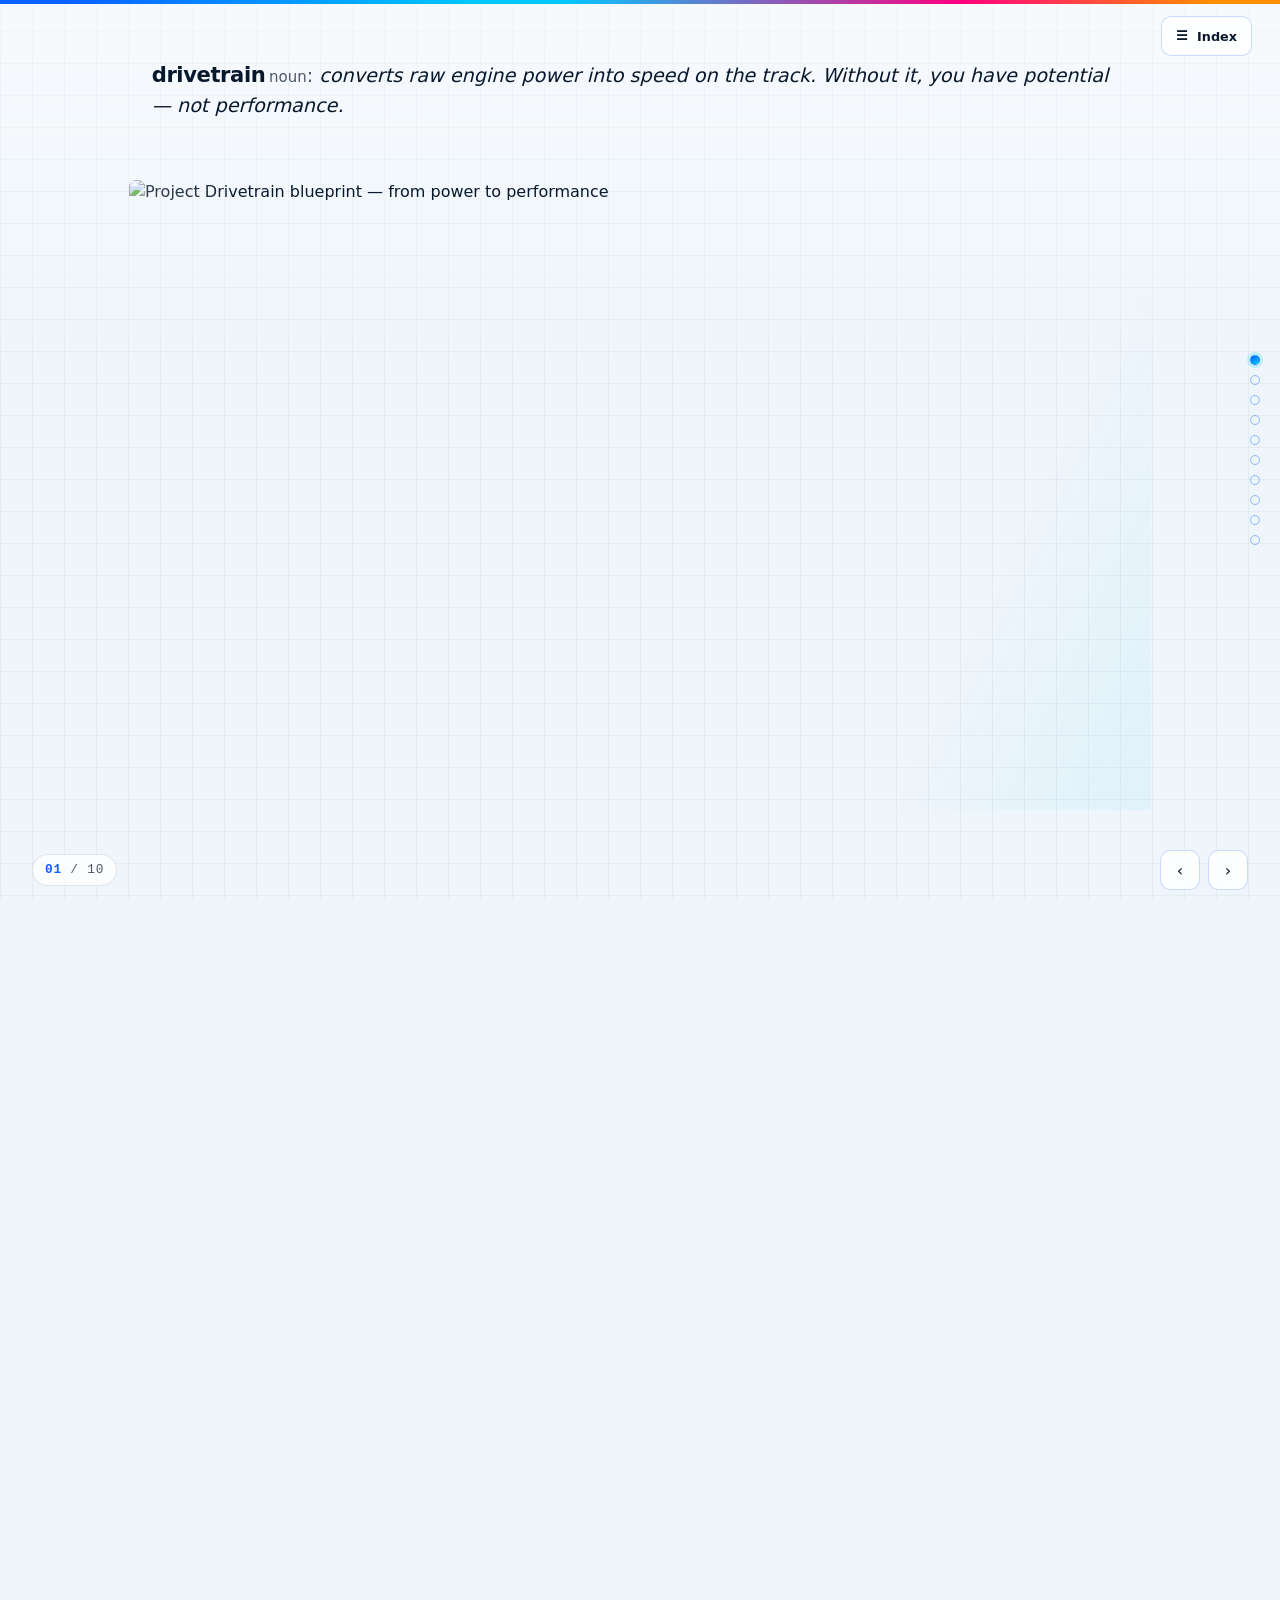
==== index.html @ 0cd0f452 "index upload" ====
<!DOCTYPE html>
<html lang="en">
<head>
  <meta charset="UTF-8" />
  <meta name="viewport" content="width=device-width, initial-scale=1" />
  <title>Project Drivetrain — GC Sales Enablement Demo</title>
  <style>
    /* === CISCO BRAND TOKENS (from Drivetrain brief) === */
    :root {
      --navy: #07182d;
      --teal: #02c8ff;
      --cobalt: #0a60ff;
      --white: #ffffff;
      --magenta: #ff007f;
      --orange: #ff9000;
      --midnight: var(--navy);
      --text: var(--navy);
      --muted: rgba(7, 24, 45, 0.72);
      --line: rgba(7, 24, 45, 0.1);
      --mist: #eef5fb;
      --mist-deep: #e2edf7;
      --grid-line: rgba(7, 24, 45, 0.045);
      --paddock-surface: rgba(255, 255, 255, 0.92);
      --radius: 14px;
      --radius-tight: 10px;
      --font: "Segoe UI", system-ui, -apple-system, BlinkMacSystemFont, "Helvetica Neue", Arial, sans-serif;
      --font-mono: ui-monospace, "Cascadia Code", "SF Mono", Consolas, monospace;

      /* Responsive sizing */
      --title-size: clamp(1.6rem, 4.2vw, 3.1rem);
      --h2-size: clamp(1.2rem, 3vw, 2.1rem);
      --body-size: clamp(0.85rem, 1.4vw, 1.15rem);
      --small-size: clamp(0.68rem, 1vw, 0.9rem);
      --slide-padding: clamp(1.4rem, 4.5vw, 4.5rem);
    }

    * { box-sizing: border-box; }

    /* === VIEWPORT FITTING BASE === */
    html, body { height: 100%; overflow-x: hidden; margin: 0; }
    html { scroll-snap-type: y mandatory; scroll-behavior: smooth; }

    body {
      font-family: var(--font);
      color: var(--text);
      line-height: 1.55;
      background-color: var(--mist);
      background-image:
        linear-gradient(180deg, rgba(255,255,255,0.55) 0%, transparent 42%),
        linear-gradient(90deg, var(--grid-line) 1px, transparent 1px),
        linear-gradient(0deg, var(--grid-line) 1px, transparent 1px);
      background-size: auto, 32px 32px, 32px 32px;
      background-attachment: fixed;
    }

    /* === SLIDE SHELL === */
    .slide {
      width: 100vw;
      height: 100vh;
      height: 100dvh;
      overflow: hidden;
      scroll-snap-align: start;
      display: flex;
      flex-direction: column;
      position: relative;
    }

    /* Brand gradient hairline + checkered flag strip on every slide top */
    .slide::before {
      content: "";
      position: absolute;
      top: 0; left: 0; right: 0;
      height: 4px;
      z-index: 3;
      background: linear-gradient(90deg, #0a60ff 5%, #02c8ff 37%, #02c8ff 44%, #ff007f 75%, #ff9000 95%);
    }

    .slide-content {
      flex: 1;
      display: flex;
      flex-direction: column;
      justify-content: center;
      max-height: 100%;
      overflow: hidden;
      padding: var(--slide-padding);
      max-width: 1180px;
      width: 100%;
      margin: 0 auto;
    }

    /* === SHARED ATOMS === */
    .eyebrow {
      display: inline-flex;
      align-items: center;
      gap: 8px;
      align-self: flex-start;
      font-size: clamp(9px, 1vw, 11px);
      font-weight: 700;
      font-family: var(--font-mono);
      letter-spacing: 0.18em;
      text-transform: uppercase;
      color: var(--cobalt);
      margin-bottom: 16px;
      padding: 6px 12px;
      border-radius: 4px;
      background: rgba(2, 200, 255, 0.12);
      border: 1px solid rgba(10, 96, 255, 0.18);
    }

    .accent-bar {
      width: 72px;
      height: 4px;
      border-radius: 999px;
      background: linear-gradient(90deg, var(--cobalt), var(--teal));
      margin: 18px 0 22px;
    }

    h1.slide-title {
      font-size: var(--title-size);
      font-weight: 800;
      letter-spacing: -0.02em;
      margin: 0;
      color: var(--midnight);
      line-height: 1.08;
    }
    h1.slide-title strong { color: var(--cobalt); }

    h2.slide-title {
      font-size: var(--h2-size);
      font-weight: 800;
      letter-spacing: -0.02em;
      margin: 0;
      color: var(--midnight);
      line-height: 1.12;
    }

    .lede {
      font-size: var(--body-size);
      color: var(--muted);
      margin: 0;
      max-width: 68ch;
    }
    .lede strong { color: var(--cobalt); font-weight: 700; }

    /* === MEDIA PLACEHOLDER (snapshot / video) === */
    .media-slot {
      flex: 1;
      min-height: 0;
      margin-top: clamp(14px, 2.4vh, 28px);
      border: 2px dashed rgba(10, 96, 255, 0.3);
      border-radius: var(--radius);
      background:
        repeating-linear-gradient(-45deg, rgba(10,96,255,0.03) 0 12px, transparent 12px 24px),
        linear-gradient(165deg, var(--white) 0%, var(--mist) 100%);
      display: flex;
      flex-direction: column;
      align-items: center;
      justify-content: center;
      gap: 8px;
      color: var(--muted);
      text-align: center;
    }
    .media-slot .media-icon {
      width: clamp(38px, 5vw, 54px);
      height: clamp(38px, 5vw, 54px);
      border-radius: 12px;
      display: flex;
      align-items: center;
      justify-content: center;
      background: linear-gradient(145deg, var(--cobalt), var(--teal));
      color: var(--white);
      font-size: clamp(18px, 2.4vw, 26px);
      box-shadow: 0 8px 22px rgba(10,96,255,0.22);
    }
    .media-slot .media-label {
      font-family: var(--font-mono);
      font-size: var(--small-size);
      letter-spacing: 0.14em;
      text-transform: uppercase;
      color: var(--cobalt);
    }
    .media-slot .media-hint {
      font-size: var(--small-size);
      color: var(--muted);
    }

    /* === INTRO SLIDE === */
    .intro .slide-content { justify-content: center; }
    .dict {
      font-style: italic;
      color: var(--text);
      font-size: clamp(0.95rem, 1.5vw, 1.2rem);
      max-width: 74ch;
      margin: 6px 0 0;
      line-height: 1.6;
    }
    .dict .dict-word {
      font-style: normal;
      font-weight: 800;
      font-size: 1.1em;
      letter-spacing: -0.02em;
      color: var(--navy);
    }
    .dict .dict-pos { font-style: normal; font-size: 0.78em; color: var(--muted); margin-left: 0.25em; }
    .dict .dict-colon { font-style: normal; color: var(--muted); }
    .intro .lede { margin-top: 18px; max-width: 80ch; color: var(--text); }

    /* Chip / pill grid for feature overview */
    .chip-row {
      display: flex;
      flex-wrap: wrap;
      gap: 10px;
      margin-top: clamp(14px, 2.4vh, 24px);
    }
    .chip {
      font-size: var(--small-size);
      font-weight: 600;
      color: var(--navy);
      background: linear-gradient(165deg, var(--white) 0%, var(--mist) 100%);
      border: 1px solid rgba(10, 96, 255, 0.16);
      border-left: 3px solid var(--teal);
      border-radius: var(--radius-tight);
      padding: 8px 14px;
      white-space: nowrap;
    }
    .chip code {
      font-family: var(--font-mono);
      color: var(--cobalt);
      font-size: 0.92em;
    }

    /* Grouped meeting-type chips (internal / external) */
    .mtg-group { margin-top: clamp(12px, 2.2vh, 20px); }
    .mtg-label {
      font-family: var(--font-mono);
      font-size: 10px;
      letter-spacing: 0.14em;
      text-transform: uppercase;
      color: var(--cobalt);
    }

    /* Key-point callout */
    .keypoint {
      margin-top: clamp(12px, 2vh, 20px);
      padding: 14px 18px;
      border-radius: var(--radius-tight);
      background: rgba(2, 200, 255, 0.08);
      border: 1px solid rgba(10, 96, 255, 0.18);
      font-size: var(--body-size);
      color: var(--text);
    }
    .keypoint b { color: var(--cobalt); }
    .keypoint .kp-tag {
      display: inline-block;
      font-family: var(--font-mono);
      font-size: 9px;
      letter-spacing: 0.14em;
      text-transform: uppercase;
      color: var(--cobalt);
      margin-right: 8px;
    }

    /* Two-column: text left, media right */
    .split {
      display: grid;
      grid-template-columns: minmax(0, 0.92fr) minmax(0, 1.08fr);
      gap: clamp(18px, 3vw, 40px);
      flex: 1;
      min-height: 0;
      align-items: stretch;
      margin-top: clamp(14px, 2.4vh, 26px);
    }
    .split .col-text {
      display: flex;
      flex-direction: column;
      justify-content: center;
      min-height: 0;
    }
    .split .col-media { display: flex; min-height: 0; }
    .split .col-media .media-slot { margin-top: 0; width: 100%; }

    /* Embedded demo video fills the media column */
    .slide-video {
      width: 100%;
      height: 100%;
      max-height: 100%;
      border-radius: var(--radius);
      border: 1px solid rgba(10, 96, 255, 0.18);
      background: #000;
      object-fit: contain;
      box-shadow: 0 12px 40px rgba(7, 24, 45, 0.14);
    }

    /* Size the frame to the video's native ratio — no letterbox / black bars.
       aspect-ratio is set inline per video. */
    .slide-video.fit-native {
      width: auto;
      height: auto;
      max-width: 100%;
      max-height: 100%;
      margin: auto;            /* center within the media column */
      background: transparent;
    }

    /* Screenshot framed like a video, sized to its native ratio (aspect set inline) */
    .slide-shot {
      display: block;
      width: auto;
      height: auto;
      max-width: 100%;
      max-height: 100%;
      margin: auto;
      object-fit: contain;
      border-radius: var(--radius);
      border: 1px solid rgba(10, 96, 255, 0.18);
      box-shadow: 0 12px 40px rgba(7, 24, 45, 0.14);
      background: var(--white);
    }

    /* === MEDIA FLOW: need → AI assist → result (competitive slide) === */
    .flow {
      display: flex;
      flex-direction: column;
      align-items: center;
      justify-content: center;
      gap: clamp(2px, 0.8vh, 8px);
      width: 100%;
      max-width: min(100%, 58vh);   /* all media share this width */
      height: 100%;
      min-height: 0;
      margin: 0 auto;
    }
    .flow-media {
      display: block;
      width: 100%;                  /* aligned widths */
      height: auto;
      object-fit: contain;
      border-radius: 8px;
      border: 1px solid rgba(10, 96, 255, 0.18);
      box-shadow: 0 6px 20px rgba(7, 24, 45, 0.12);
      background: var(--white);
    }
    .flow-arrow-svg {
      width: clamp(30px, 4vh, 42px);
      height: clamp(24px, 4vh, 44px);
      flex: none;
      overflow: visible;
    }

    /* === "ACT NOW" callout — calm brand-blue cue === */
    .act-now {
      margin-top: clamp(14px, 2.4vh, 22px);
      display: flex;
      align-items: center;
      gap: 13px;
      padding: 12px 16px;
      border-radius: var(--radius-tight);
      background: linear-gradient(100deg, rgba(2, 200, 255, 0.1), rgba(10, 96, 255, 0.07));
      border: 1px solid rgba(10, 96, 255, 0.24);
      border-left: 4px solid var(--cobalt);
    }
    .act-badge {
      font-family: var(--font-mono);
      font-weight: 700;
      font-size: var(--small-size);
      letter-spacing: 0.12em;
      text-transform: uppercase;
      color: #fff;
      padding: 6px 13px;
      border-radius: 6px;
      white-space: nowrap;
      background: linear-gradient(120deg, var(--cobalt), var(--teal));
      box-shadow: 0 6px 16px rgba(10, 96, 255, 0.22);
    }
    .act-text { font-size: var(--body-size); font-weight: 600; color: var(--navy); }

    /* === RECAP SLIDE === */
    .recap-grid {
      display: grid;
      grid-template-columns: minmax(0, 0.95fr) minmax(0, 1.05fr);
      gap: clamp(18px, 3vw, 40px);
      margin-top: clamp(14px, 2.4vh, 26px);
      align-items: start;
    }
    .recap-col { min-width: 0; }
    .recap-tip {
      margin: clamp(12px, 2vh, 18px) 0 0;
      font-size: var(--small-size);
      color: var(--muted);
    }
    .tip-tag {
      font-family: var(--font-mono);
      font-size: 9px;
      letter-spacing: 0.14em;
      text-transform: uppercase;
      color: var(--orange);
      margin-right: 8px;
      border: 1px solid rgba(255, 144, 0, 0.4);
      border-radius: 4px;
      padding: 2px 6px;
    }
    /* "Live now" banner — brand blue, positive availability cue */
    .live-now {
      margin-top: clamp(16px, 2.6vh, 26px);
      display: flex;
      align-items: center;
      gap: 13px;
      padding: 14px 18px;
      border-radius: var(--radius-tight);
      background: linear-gradient(100deg, rgba(2, 200, 255, 0.1), rgba(10, 96, 255, 0.08));
      border: 1px solid rgba(10, 96, 255, 0.28);
      border-left: 4px solid var(--teal);
    }
    .live-badge {
      font-family: var(--font-mono);
      font-weight: 700;
      font-size: var(--small-size);
      letter-spacing: 0.12em;
      text-transform: uppercase;
      color: #fff;
      padding: 6px 13px;
      border-radius: 6px;
      white-space: nowrap;
      background: linear-gradient(120deg, var(--cobalt), var(--teal));
      box-shadow: 0 6px 16px rgba(10, 96, 255, 0.28);
    }
    .live-text { font-size: var(--body-size); font-weight: 600; color: var(--navy); }

    /* Data-accuracy caution on the recap — mild amber, not alarming */
    .verify-note {
      margin-top: clamp(12px, 2.2vh, 20px);
      display: flex;
      align-items: center;
      gap: 13px;
      padding: 12px 16px;
      border-radius: var(--radius-tight);
      background: rgba(255, 144, 0, 0.07);
      border: 1px solid rgba(255, 144, 0, 0.3);
      border-left: 4px solid var(--orange);
    }
    .verify-tag {
      font-family: var(--font-mono);
      font-weight: 700;
      font-size: var(--small-size);
      letter-spacing: 0.12em;
      text-transform: uppercase;
      color: #fff;
      padding: 6px 13px;
      border-radius: 6px;
      white-space: nowrap;
      background: linear-gradient(120deg, var(--orange), #ffb14d);
      box-shadow: 0 6px 16px rgba(255, 144, 0, 0.22);
    }
    .verify-text { font-size: var(--body-size); font-weight: 500; color: var(--navy); }
    .verify-text strong { font-weight: 700; }

    /* Step bullet list */
    .steplist { list-style: none; margin: 14px 0 0; padding: 0; display: flex; flex-direction: column; gap: 10px; }
    .steplist li {
      position: relative;
      padding-left: 30px;
      font-size: var(--body-size);
      color: var(--text);
    }
    .steplist li::before {
      content: "";
      position: absolute;
      left: 0; top: 0.42em;
      width: 14px; height: 14px;
      border-radius: 4px;
      border: 2px solid var(--cobalt);
      background: linear-gradient(135deg, rgba(2,200,255,0.25), rgba(10,96,255,0.18));
    }
    .steplist li code { font-family: var(--font-mono); color: var(--cobalt); font-size: 0.92em; }

    .cmd-tag {
      display: inline-block;
      font-family: var(--font-mono);
      font-size: var(--small-size);
      color: var(--cobalt);
      background: rgba(2,200,255,0.1);
      border: 1px solid rgba(10,96,255,0.2);
      border-radius: 6px;
      padding: 3px 9px;
      margin-top: 12px;
    }

    /* === NAV DOTS (right rail) === */
    .nav-dots {
      position: fixed;
      right: clamp(12px, 1.6vw, 22px);
      top: 50%;
      transform: translateY(-50%);
      z-index: 40;
      display: flex;
      flex-direction: column;
      gap: 10px;
    }
    .nav-dots button {
      width: 10px; height: 10px;
      border-radius: 50%;
      border: 1.5px solid rgba(10, 96, 255, 0.4);
      background: transparent;
      cursor: pointer;
      padding: 0;
      transition: all 0.2s ease;
    }
    .nav-dots button:hover { border-color: var(--cobalt); transform: scale(1.25); }
    .nav-dots button.active {
      background: linear-gradient(145deg, var(--cobalt), var(--teal));
      border-color: transparent;
      box-shadow: 0 0 0 3px rgba(2,200,255,0.18);
    }

    /* === BOTTOM BAR: counter + arrows === */
    .chrome-bar {
      position: fixed;
      left: 0; right: 0; bottom: 0;
      z-index: 40;
      display: flex;
      align-items: center;
      justify-content: space-between;
      padding: 10px clamp(14px, 3vw, 32px);
      pointer-events: none;
    }
    .chrome-bar > * { pointer-events: auto; }
    .counter {
      font-family: var(--font-mono);
      font-size: var(--small-size);
      color: var(--muted);
      background: rgba(255,255,255,0.8);
      border: 1px solid var(--line);
      border-radius: 999px;
      padding: 5px 12px;
      letter-spacing: 0.06em;
    }
    .counter b { color: var(--cobalt); }
    .arrows { display: flex; gap: 8px; }
    .arrows button, .menu-btn {
      font-family: var(--font);
      cursor: pointer;
      border: 1px solid rgba(10, 96, 255, 0.22);
      background: rgba(255,255,255,0.85);
      color: var(--navy);
      width: 40px; height: 40px;
      border-radius: 10px;
      font-size: 1rem;
      display: flex; align-items: center; justify-content: center;
      transition: all 0.15s ease;
    }
    .arrows button:hover, .menu-btn:hover {
      border-color: var(--cobalt);
      background: rgba(2,200,255,0.1);
      transform: translateY(-1px);
    }
    .menu-btn { position: fixed; top: 16px; right: clamp(14px, 3vw, 28px); z-index: 45; width: auto; padding: 0 14px; gap: 8px; font-size: var(--small-size); font-weight: 600; }
    .menu-btn .mb-mark { font-family: var(--font-mono); font-weight: 700; letter-spacing: 0.1em; }

    /* Brand wordmark bottom-left of every slide */
    .brandmark {
      position: absolute;
      left: var(--slide-padding);
      bottom: clamp(12px, 2.2vh, 22px);
      font-family: var(--font-mono);
      font-size: 10px;
      letter-spacing: 0.16em;
      text-transform: uppercase;
      color: var(--muted);
      z-index: 2;
    }
    .brandmark b { color: var(--cobalt); }

    /* === INDEX OVERLAY === */
    .index-overlay {
      position: fixed;
      inset: 0;
      z-index: 60;
      background: linear-gradient(180deg, rgba(7,24,45,0.97), rgba(7,24,45,0.99));
      color: var(--white);
      padding: clamp(2rem, 5vw, 4rem);
      display: none;
      flex-direction: column;
      overflow-y: auto;
    }
    .index-overlay.open { display: flex; }
    .index-overlay h2 {
      font-size: clamp(1.1rem, 2.5vw, 1.7rem);
      margin: 0 0 4px;
      letter-spacing: -0.01em;
    }
    .index-overlay .idx-sub { font-size: var(--small-size); color: rgba(255,255,255,0.6); font-family: var(--font-mono); letter-spacing: 0.1em; text-transform: uppercase; margin: 0 0 24px; }
    .index-grid {
      display: grid;
      grid-template-columns: repeat(auto-fill, minmax(240px, 1fr));
      gap: 12px;
    }
    .idx-item {
      text-align: left;
      cursor: pointer;
      background: rgba(255,255,255,0.05);
      border: 1px solid rgba(2,200,255,0.2);
      border-left: 3px solid var(--teal);
      border-radius: var(--radius-tight);
      color: var(--white);
      padding: 14px 16px;
      font-family: var(--font);
      transition: all 0.15s ease;
    }
    .idx-item:hover { background: rgba(2,200,255,0.12); border-left-color: var(--magenta); transform: translateX(3px); }
    .idx-item .idx-num { font-family: var(--font-mono); font-size: 10px; color: var(--teal); letter-spacing: 0.14em; }
    .idx-item .idx-title { display: block; margin-top: 4px; font-size: 0.95rem; font-weight: 600; }
    .idx-close {
      position: absolute;
      top: clamp(1.4rem, 4vw, 2.4rem);
      right: clamp(1.4rem, 4vw, 2.4rem);
      background: transparent;
      border: 1px solid rgba(255,255,255,0.3);
      color: var(--white);
      width: 40px; height: 40px;
      border-radius: 10px;
      font-size: 1.2rem;
      cursor: pointer;
    }
    .idx-close:hover { background: rgba(255,255,255,0.1); }

    /* === MOTION === */
    .slide.is-active .reveal { animation: rise 0.6s cubic-bezier(0.2, 0.7, 0.2, 1) both; }
    .slide.is-active .reveal:nth-child(2) { animation-delay: 0.06s; }
    .slide.is-active .reveal:nth-child(3) { animation-delay: 0.12s; }
    .slide.is-active .reveal:nth-child(4) { animation-delay: 0.18s; }
    .slide.is-active .reveal:nth-child(5) { animation-delay: 0.24s; }
    .slide.is-active .reveal:nth-child(6) { animation-delay: 0.30s; }
    @keyframes rise { from { opacity: 0; transform: translateY(16px); } to { opacity: 1; transform: none; } }

    /* === SLIDE 2: BLUEPRINT HERO (contained, on grid paper) === */
    .hero-blueprint .slide-content { justify-content: center; padding-top: var(--slide-padding); }
    .hero-blueprint .dict { margin: 0 auto 4px; max-width: 80ch; }

    .hero-blueprint .bp-stage {
      position: relative;
      flex: 1;
      min-height: 0;
      width: 100%;
      margin-top: clamp(12px, 2.4vh, 24px);
      display: flex;
      align-items: center;
      justify-content: center;
      perspective: 1600px;
    }
    .hero-blueprint .bp-flip {
      position: relative;
      aspect-ratio: 1672 / 941;
      height: min(70vh, 100%);
      max-width: 96%;
      margin: auto;
      transform-origin: left center;
      backface-visibility: hidden;
    }
    /* Page-flip entrance, replays each time the slide is entered */
    .hero-blueprint.is-active .bp-flip { animation: bpFlipIn 1s cubic-bezier(0.2, 0.7, 0.2, 1) both; }
    @keyframes bpFlipIn {
      0%   { transform: rotateY(-102deg); opacity: 0; }
      55%  { opacity: 1; }
      100% { transform: rotateY(0deg); opacity: 1; }
    }
    .hero-blueprint .bp-img {
      width: 100%;
      height: 100%;
      max-height: none;             /* override base img cap */
      object-fit: contain;          /* show the whole subject */
      display: block;
      border-radius: 6px;
      /* soft-faded edges blending into the grid-paper background */
      -webkit-mask-image: radial-gradient(ellipse 97% 95% at 50% 50%, #000 64%, transparent 100%);
      mask-image: radial-gradient(ellipse 97% 95% at 50% 50%, #000 64%, transparent 100%);
      /* slow sway + forward push (speed) and faint flicker */
      animation: bpDrift 10s ease-in-out infinite, bpFlicker 3.8s ease-in-out infinite;
    }
    @keyframes bpDrift {
      0%   { transform: scale(1.015) translate(0, 0) rotate(0deg); }
      50%  { transform: scale(1.035) translate(-0.7%, 0.3%) rotate(-0.18deg); }
      100% { transform: scale(1.015) translate(0, 0) rotate(0deg); }
    }
    @keyframes bpFlicker {
      0%, 100% { filter: brightness(1) contrast(1); }
      50%      { filter: brightness(1.05) contrast(1.04); }
    }
    /* Diagonal light sweep — the "shimmer / glint" of speed */
    .hero-blueprint .bp-shimmer {
      position: absolute;
      inset: 0;
      pointer-events: none;
      mix-blend-mode: screen;
      background: linear-gradient(115deg, transparent 32%, rgba(2,200,255,0.1) 46%, rgba(255,255,255,0.22) 50%, rgba(2,200,255,0.1) 54%, transparent 68%);
      background-size: 250% 250%;
      animation: bpSweep 6.5s ease-in-out infinite;
    }
    @keyframes bpSweep {
      0%   { background-position: 130% 0; opacity: 0; }
      18%  { opacity: 1; }
      55%  { background-position: -30% 0; opacity: 0.9; }
      72%  { opacity: 0; }
      100% { background-position: -30% 0; opacity: 0; }
    }

    @media (max-width: 820px) {
      .split { grid-template-columns: 1fr; }
      .nav-dots { display: none; }
    }
    @media (prefers-reduced-motion: reduce) {
      *, *::before, *::after { animation-duration: 0.01ms !important; transition-duration: 0.2s !important; }
      html { scroll-behavior: auto; }
    }
  </style>
</head>
<body>
  <!-- ============ SLIDE 1 — BLUEPRINT COVER ============ -->
  <section class="slide hero-blueprint" data-title="Drivetrain — Blueprint">
    <div class="slide-content">
      <p class="dict reveal">
        <span class="dict-word">drivetrain</span><span class="dict-pos">noun</span><span class="dict-colon">:</span>
        converts raw engine power into speed on the track. Without it, you have potential — not performance.
      </p>
      <div class="bp-stage reveal">
        <div class="bp-flip">
          <img class="bp-img" src="Assets/00.%20DriveTrain.png"
               alt="Project Drivetrain blueprint — from power to performance" />
          <div class="bp-shimmer" aria-hidden="true"></div>
        </div>
      </div>
    </div>
  </section>

  <!-- ============ SLIDE 2 — INTRO (was cover) ============ -->
  <section class="slide intro" data-title="Welcome — What is Drivetrain">
    <div class="slide-content">
      <span class="eyebrow reveal">GC Sales Enablement Demo · Sullivan Xiaochuan Zhang</span>
      <h1 class="slide-title reveal">Project <strong>Drivetrain</strong></h1>
      <div class="accent-bar reveal"></div>
      <p class="dict reveal">
        <span class="dict-word">drivetrain</span><span class="dict-pos">noun</span><span class="dict-colon">:</span>
        converts raw engine power into speed on the track. Without it, you have potential — not performance.
      </p>
      <p class="lede reveal">
        Project <strong>Drivetrain</strong> is the next evolution of the <strong>AI Assistant for Sales</strong> — a next-gen web
        experience that connects and coordinates what sellers already have: personalized routines, custom skills, and prompt
        shortcuts working in sync, tuned to the seller behind the wheel.
      </p>
      <div class="chip-row reveal">
        <span class="chip">Data Dictionary</span>
        <span class="chip"><code>/commands</code></span>
        <span class="chip">Skills</span>
        <span class="chip">Routines</span>
        <span class="chip">Community Marketplace</span>
        <span class="chip">AI Studio</span>
      </div>
    </div>
    <div class="brandmark">Cisco Internal · Project <b>Drivetrain</b></div>
  </section>

  <!-- ============ SLIDE 3 — FEATURE OVERVIEW ============ -->
  <section class="slide" data-title="Overview of Drivetrain Features">
    <div class="slide-content">
      <span class="eyebrow reveal">Demo · 01</span>
      <h2 class="slide-title reveal">Overview of Drivetrain Features</h2>
      <div class="accent-bar reveal"></div>
      <div class="split">
        <div class="col-text reveal">
          <div class="chip-row" style="margin-top:0;">
            <span class="chip">Data Dictionary</span>
            <span class="chip"><code>/commands</code></span>
            <span class="chip">Skills</span>
            <span class="chip">Community</span>
            <span class="chip">User Profile</span>
            <span class="chip">Webex Integration</span>
          </div>
          <div class="keypoint">
            <span class="kp-tag">Key point</span>
            The <b>AI Assistant for Sales</b> has <b>internal data access</b> — it reasons over Cisco sales data, not a generic web model.
          </div>
        </div>
        <div class="col-media reveal">
          <video class="slide-video fit-native" preload="metadata" controls playsinline
                 style="aspect-ratio: 936 / 764;"
                 src="Assets/01.%20Data%20Dictionary%20.mov"></video>
        </div>
      </div>
    </div>
    <div class="brandmark">Project <b>Drivetrain</b> · GC Sales Enablement Demo</div>
  </section>

  <!-- ============ SLIDE 4 — MEETING PREPARATION ============ -->
  <section class="slide" data-title="Meeting Preparation">
    <div class="slide-content">
      <span class="eyebrow reveal">Demo · 02</span>
      <h2 class="slide-title reveal">Meeting Preparation</h2>
      <div class="accent-bar reveal"></div>
      <div class="split">
        <div class="col-text reveal">
          <p class="lede">Prep any meeting end-to-end — pull just the data you need, or assemble a full, multi-part briefing.
            Export it as text, a document, Word, or PPT. Works for <strong>internal and external</strong> meetings alike.</p>
          <div class="mtg-group">
            <span class="mtg-label">Internal</span>
            <div class="chip-row" style="margin-top:8px;">
              <span class="chip">Commit Call</span>
              <span class="chip">OMF</span>
              <span class="chip">ITP</span>
              <span class="chip">IAP</span>
            </div>
          </div>
          <div class="mtg-group">
            <span class="mtg-label">External</span>
            <div class="chip-row" style="margin-top:8px;">
              <span class="chip">Customer Visit</span>
              <span class="chip">Executive Meeting</span>
              <span class="chip">QBR</span>
            </div>
          </div>
        </div>
        <div class="col-media reveal">
          <video class="slide-video fit-native" preload="metadata" controls playsinline
                 style="aspect-ratio: 1248 / 1286;"
                 src="Assets/02.%20Account-Briefing%20FAW.mov"></video>
        </div>
      </div>
    </div>
    <div class="brandmark">Project <b>Drivetrain</b> · GC Sales Enablement Demo</div>
  </section>

  <!-- ============ SLIDE 4 — ACCOUNT PLANNING ============ -->
  <section class="slide" data-title="Account Planning &amp; Custom Commands">
    <div class="slide-content">
      <span class="eyebrow reveal">Demo · 03</span>
      <h2 class="slide-title reveal">Account Planning &amp; Custom Commands</h2>
      <div class="accent-bar reveal"></div>
      <div class="split">
        <div class="col-text reveal">
          <div class="mtg-group" style="margin-top:0;">
            <span class="mtg-label">Account Analysis &amp; Planning</span>
            <p class="lede" style="margin-top:6px;">Analyze and plan for a new account by fusing internal and external signals into one comprehensive view — delivered as a polished, highly readable <strong>HTML report</strong>.</p>
          </div>
          <div class="mtg-group" style="border-top:1px dashed var(--line); padding-top:14px;">
            <span class="mtg-label">Skills &amp; Commands</span>
            <p class="lede" style="margin-top:6px;">Turn proven workflows into reusable <strong>Skills</strong> and <strong>Commands</strong> — with the assistant guiding you to build your own, tailored to how you sell.</p>
          </div>
        </div>
        <div class="col-media reveal">
          <video class="slide-video fit-native" preload="metadata" controls playsinline
                 style="aspect-ratio: 1816 / 1462;"
                 src="Assets/03.%20Account%20Planning.mov"></video>
        </div>
      </div>
    </div>
    <div class="brandmark">Project <b>Drivetrain</b> · GC Sales Enablement Demo</div>
  </section>

  <!-- ============ SLIDE — ROUTINES & SCHEDULES (merged with TAC) ============ -->
  <section class="slide" data-title="Routines &amp; Schedules">
    <div class="slide-content">
      <span class="eyebrow reveal">Demo · 04</span>
      <h2 class="slide-title reveal">Routines &amp; Schedules</h2>
      <div class="accent-bar reveal"></div>
      <div class="split">
        <div class="col-text reveal">
          <p class="lede">Subscribe to routines — scheduled, recurring briefs that run in the background and land in your
            workspace on a set cadence. Monitoring shifts from "remember to ask" to "already waiting." Two common plays:</p>
          <div class="mtg-group">
            <span class="mtg-label">News Digest</span>
            <p class="lede" style="margin-top:6px;">Automated briefings tuned to your territory and accounts, delivered on schedule.</p>
            <div class="chip-row" style="margin-top:8px;">
              <span class="chip">Daily News</span>
              <span class="chip">Customer News</span>
              <span class="chip">Industry News</span>
            </div>
          </div>
          <div class="mtg-group" style="border-top:1px dashed var(--line); padding-top:14px;">
            <span class="mtg-label">TAC Case Summary</span>
            <p class="lede" style="margin-top:6px;">A recurring roll-up of open support cases — status, severity, duration, and
              blockers — generated as a clean HTML report with links back to each case note.</p>
          </div>
        </div>
        <div class="col-media reveal">
          <img class="slide-shot" style="aspect-ratio: 2044 / 1114;"
               src="Assets/04.%20Routine%20%26%20Schedules.png"
               alt="Edit Routine — scheduled FAW cases follow-up" />
        </div>
      </div>
    </div>
    <div class="brandmark">Project <b>Drivetrain</b> · GC Sales Enablement Demo</div>
  </section>

  <!-- ============ SLIDE — WEBEX SPACE SUMMARY (Demo 05) ============ -->
  <section class="slide" data-title="Webex Space Summary / Routine">
    <div class="slide-content">
      <span class="eyebrow reveal">Demo · 05</span>
      <h2 class="slide-title reveal">Webex Space Summary &amp; Routine</h2>
      <div class="accent-bar reveal"></div>
      <div class="split">
        <div class="col-text reveal">
          <p class="lede">Turn a busy Webex space into a running digest — on demand or scheduled as a routine.</p>
          <ul class="steplist">
            <li>Summarize an active Webex space thread</li>
            <li>Pull decisions, action items &amp; open questions</li>
            <li>Wire it to a routine for a recurring recap</li>
            <li>Delivered as a polished, <b>stylish HTML</b> recap</li>
          </ul>
        </div>
        <div class="col-media reveal">
          <video class="slide-video fit-native" preload="metadata" controls playsinline
                 style="aspect-ratio: 1816 / 1520;"
                 src="Assets/07.%20Webex%20Space%20Summary.mov"></video>
        </div>
      </div>
    </div>
    <div class="brandmark">Project <b>Drivetrain</b> · GC Sales Enablement Demo</div>
  </section>

  <!-- ============ SLIDE — REAL-WORLD: COMPETITIVE (Demo 06) ============ -->
  <section class="slide" data-title="Real-World: Competitive Analysis">
    <div class="slide-content">
      <span class="eyebrow reveal">Demo · 06</span>
      <h2 class="slide-title reveal">Real-World Scenario: Competitive Analysis</h2>
      <div class="accent-bar reveal"></div>
      <div class="split">
        <div class="col-text reveal">
          <p class="lede">A real customer question, answered end-to-end — competitive positioning against a named rival,
            backed by internal data and current market signals, turned into a share-ready report.</p>
          <ul class="steplist">
            <li>Starts with a genuine customer ask</li>
            <li>The assistant researches &amp; blends the context</li>
            <li>Returns a polished, share-ready deliverable</li>
          </ul>
          <div class="act-now">
            <span class="act-badge">Act Now</span>
            <span class="act-text">Stop waiting — start solving real problems with AI today.</span>
          </div>
        </div>
        <div class="col-media reveal">
          <div class="flow">
            <svg width="0" height="0" style="position:absolute" aria-hidden="true">
              <defs><linearGradient id="flowGrad" x1="0" y1="0" x2="0" y2="1">
                <stop offset="0" stop-color="#02c8ff"/><stop offset="1" stop-color="#0a60ff"/>
              </linearGradient></defs>
            </svg>
            <img class="flow-media" style="aspect-ratio: 652 / 108;"
                 src="Assets/06.%20Customer%20Question.png" alt="Customer question in Webex" />
            <svg class="flow-arrow-svg" viewBox="0 0 40 46" aria-hidden="true">
              <line x1="20" y1="2" x2="20" y2="29" stroke="url(#flowGrad)" stroke-width="4.5" stroke-linecap="round"/>
              <path d="M9 27 L20 43 L31 27 Z" fill="url(#flowGrad)"/>
            </svg>
            <img class="flow-media" style="aspect-ratio: 1586 / 418;"
                 src="Assets/06.%20DriveTrain%20ProSearch.png" alt="DriveTrain pro-research in progress" />
            <svg class="flow-arrow-svg" viewBox="0 0 40 46" aria-hidden="true">
              <line x1="20" y1="2" x2="20" y2="29" stroke="url(#flowGrad)" stroke-width="4.5" stroke-linecap="round"/>
              <path d="M9 27 L20 43 L31 27 Z" fill="url(#flowGrad)"/>
            </svg>
            <video class="flow-media" preload="metadata" controls playsinline
                   style="aspect-ratio: 2454 / 1438;"
                   src="Assets/06.%20Stylish%20Report.mov"></video>
          </div>
        </div>
      </div>
    </div>
    <div class="brandmark">Project <b>Drivetrain</b> · GC Sales Enablement Demo</div>
  </section>

  <!-- ============ SLIDE — RECAP ============ -->
  <section class="slide" data-title="Recap">
    <div class="slide-content">
      <span class="eyebrow reveal">Recap</span>
      <h2 class="slide-title reveal">Your new drivetrain, in one view</h2>
      <div class="accent-bar reveal"></div>
      <div class="recap-grid reveal">
        <div class="recap-col">
          <span class="mtg-label">What powers it</span>
          <ul class="steplist" style="margin-top:10px;">
            <li>Restricted-access sales data</li>
            <li>Personal profile &amp; memory</li>
            <li><code>/commands</code> — reusable shortcuts</li>
            <li><b>Skills</b> — automatic, repeatable quality</li>
            <li><b>Routines</b> — scheduled background briefs</li>
          </ul>
        </div>
        <div class="recap-col">
          <span class="mtg-label">Put it to work</span>
          <div class="chip-row" style="margin-top:10px;">
            <span class="chip">Meeting Prep</span>
            <span class="chip">Account Planning</span>
            <span class="chip">Competitive Analysis</span>
            <span class="chip">TAC Summaries</span>
            <span class="chip">Webex Recaps</span>
            <span class="chip">News Digests</span>
            <span class="chip">RFP Responses</span>
            <span class="chip">Executive Briefings</span>
          </div>
          <p class="recap-tip"><span class="tip-tag">Tip</span> HTML is more AI-friendly than PPTX — prefer it for generated output.</p>
        </div>
      </div>
      <div class="verify-note reveal">
        <span class="verify-tag">Verify</span>
        <span class="verify-text">AI can get it wrong — check the <strong>data source</strong> and <strong>raw data</strong>, and take its analysis as a recommendation to weigh, not an answer to accept blindly.</span>
      </div>
      <div class="live-now reveal">
        <span class="live-badge">Live now</span>
        <span class="live-text">Use <strong>AI Assistant for Sales</strong> today — right inside <strong>CircuIT</strong> and <strong>SFDC</strong>.</span>
      </div>
    </div>
    <div class="brandmark">Project <b>Drivetrain</b> · GC Sales Enablement Demo</div>
  </section>

  <!-- ============ SLIDE 11 — CLOSING ============ -->
  <section class="slide intro" data-title="Wrap-up &amp; Next Steps">
    <div class="slide-content">
      <span class="eyebrow reveal">Wrap-up</span>
      <h1 class="slide-title reveal">One engine. <strong>In motion.</strong></h1>
      <div class="accent-bar reveal"></div>
      <p class="lede reveal">
        From data-grounded prep to routines, competitive plays, and ready-to-send artifacts — Drivetrain connects the
        seller's engine to the track. It's <strong>real and usable</strong> today.
      </p>
      <div class="chip-row reveal">
        <span class="chip">Use it for real work</span>
      </div>
    </div>
    <div class="brandmark">Cisco Internal · Project <b>Drivetrain</b></div>
  </section>

  <!-- ============ NAV CHROME ============ -->
  <button class="menu-btn" id="menuBtn" aria-label="Open slide index">
    <span class="mb-mark">☰</span> Index
  </button>

  <nav class="nav-dots" id="navDots" aria-label="Slide navigation"></nav>

  <div class="chrome-bar">
    <span class="counter" id="counter"><b>01</b> / 10</span>
    <div class="arrows">
      <button id="prevBtn" aria-label="Previous slide">‹</button>
      <button id="nextBtn" aria-label="Next slide">›</button>
    </div>
  </div>

  <!-- ============ INDEX OVERLAY ============ -->
  <div class="index-overlay" id="indexOverlay" role="dialog" aria-label="Slide index">
    <button class="idx-close" id="idxClose" aria-label="Close index">✕</button>
    <h2>Project Drivetrain — GC Sales Enablement Demo</h2>
    <p class="idx-sub">Jump to any slide</p>
    <div class="index-grid" id="indexGrid"></div>
  </div>

  <script>
    (function () {
      var slides = Array.prototype.slice.call(document.querySelectorAll(".slide"));
      var total = slides.length;
      var current = 0;

      var counter = document.getElementById("counter");
      var navDots = document.getElementById("navDots");
      var indexGrid = document.getElementById("indexGrid");
      var overlay = document.getElementById("indexOverlay");

      var pad = function (n) { return (n < 10 ? "0" : "") + n; };

      /* Build nav dots + index cards from slide data-title */
      slides.forEach(function (slide, i) {
        var title = slide.getAttribute("data-title") || ("Slide " + (i + 1));

        var dot = document.createElement("button");
        dot.setAttribute("aria-label", "Go to slide " + (i + 1) + ": " + title);
        dot.addEventListener("click", function () { goTo(i); });
        navDots.appendChild(dot);

        var card = document.createElement("button");
        card.className = "idx-item";
        card.innerHTML = '<span class="idx-num">' + pad(i + 1) + " / " + pad(total) +
          '</span><span class="idx-title">' + title + "</span>";
        card.addEventListener("click", function () { closeIndex(); goTo(i); });
        indexGrid.appendChild(card);
      });

      var dots = Array.prototype.slice.call(navDots.children);

      function setActive(i) {
        current = i;
        counter.innerHTML = "<b>" + pad(i + 1) + "</b> / " + pad(total);
        dots.forEach(function (d, di) { d.classList.toggle("active", di === i); });
        slides.forEach(function (s, si) { s.classList.toggle("is-active", si === i); });

        /* Autoplay the video on the active slide; pause the rest */
        slides.forEach(function (s, si) {
          var v = s.querySelector("video");
          if (!v) return;
          if (si === i) {
            var p = v.play();
            if (p && p.catch) p.catch(function () {}); /* ignore autoplay-block */
          } else {
            v.pause();
          }
        });
      }

      function goTo(i) {
        if (i < 0) i = 0;
        if (i > total - 1) i = total - 1;
        slides[i].scrollIntoView({ behavior: "smooth" });
        setActive(i);
      }

      /* Keep counter/dots in sync when user scrolls/swipes directly */
      var io = new IntersectionObserver(function (entries) {
        entries.forEach(function (e) {
          if (e.isIntersecting && e.intersectionRatio >= 0.6) {
            setActive(slides.indexOf(e.target));
          }
        });
      }, { threshold: [0.6] });
      slides.forEach(function (s) { io.observe(s); });

      /* Index overlay open/close */
      function openIndex() { overlay.classList.add("open"); }
      function closeIndex() { overlay.classList.remove("open"); }
      document.getElementById("menuBtn").addEventListener("click", openIndex);
      document.getElementById("idxClose").addEventListener("click", closeIndex);
      overlay.addEventListener("click", function (e) { if (e.target === overlay) closeIndex(); });

      document.getElementById("prevBtn").addEventListener("click", function () { goTo(current - 1); });
      document.getElementById("nextBtn").addEventListener("click", function () { goTo(current + 1); });

      /* Keyboard navigation */
      document.addEventListener("keydown", function (e) {
        if (e.key === "ArrowRight" || e.key === "PageDown" || e.key === " ") {
          e.preventDefault(); goTo(current + 1);
        } else if (e.key === "ArrowLeft" || e.key === "PageUp") {
          e.preventDefault(); goTo(current - 1);
        } else if (e.key === "Home") { e.preventDefault(); goTo(0); }
        else if (e.key === "End") { e.preventDefault(); goTo(total - 1); }
        else if (e.key === "m" || e.key === "M") { overlay.classList.toggle("open"); }
        else if (e.key === "Escape") { closeIndex(); }
      });

      setActive(0);
    })();
  </script>
</body>
</html>
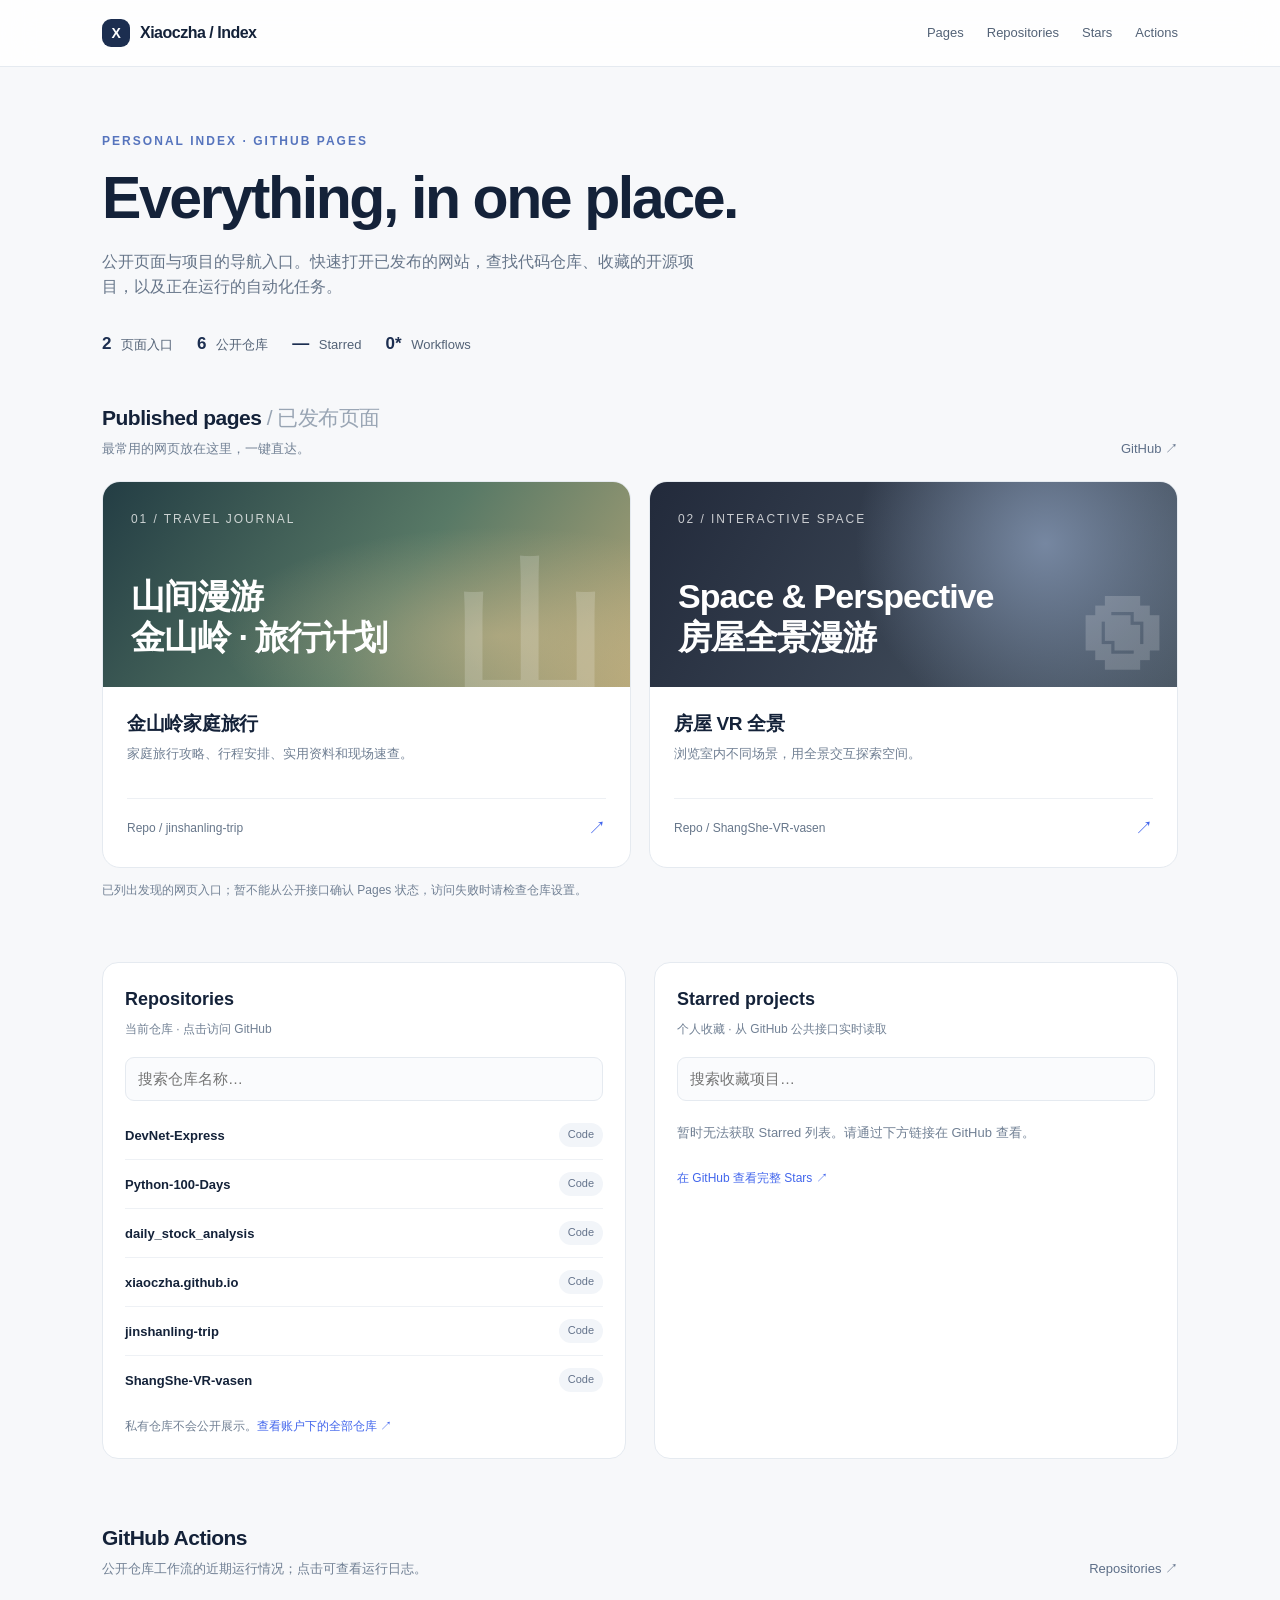
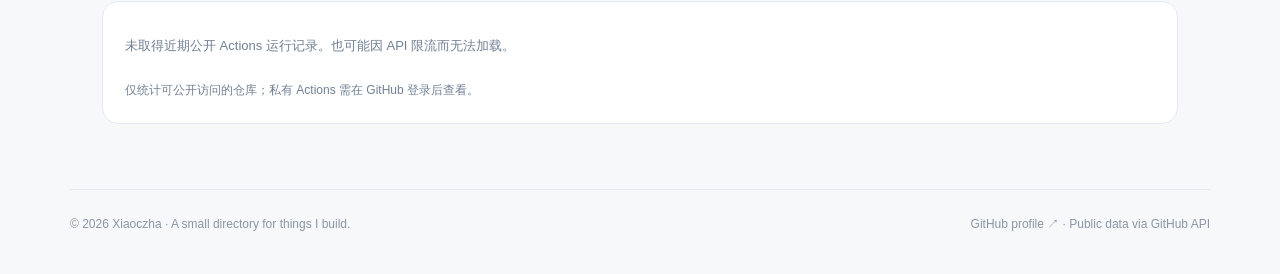
==== commit 987eb27d: "Replace homepage with GitHub projects and Pages navigation" ====
--- a/index.html
+++ b/index.html
@@ -1,1145 +1,30 @@
-<!DOCTYPE html>
-<html lang="en">
-<head>
-  <meta charset="UTF-8" />
-  <meta name="viewport" content="width=device-width, initial-scale=1" />
-  <title>Project Drivetrain — GC Sales Enablement Demo</title>
-  <style>
-    /* === CISCO BRAND TOKENS (from Drivetrain brief) === */
-    :root {
-      --navy: #07182d;
-      --teal: #02c8ff;
-      --cobalt: #0a60ff;
-      --white: #ffffff;
-      --magenta: #ff007f;
-      --orange: #ff9000;
-      --midnight: var(--navy);
-      --text: var(--navy);
-      --muted: rgba(7, 24, 45, 0.72);
-      --line: rgba(7, 24, 45, 0.1);
-      --mist: #eef5fb;
-      --mist-deep: #e2edf7;
-      --grid-line: rgba(7, 24, 45, 0.045);
-      --paddock-surface: rgba(255, 255, 255, 0.92);
-      --radius: 14px;
-      --radius-tight: 10px;
-      --font: "Segoe UI", system-ui, -apple-system, BlinkMacSystemFont, "Helvetica Neue", Arial, sans-serif;
-      --font-mono: ui-monospace, "Cascadia Code", "SF Mono", Consolas, monospace;
-
-      /* Responsive sizing */
-      --title-size: clamp(1.6rem, 4.2vw, 3.1rem);
-      --h2-size: clamp(1.2rem, 3vw, 2.1rem);
-      --body-size: clamp(0.85rem, 1.4vw, 1.15rem);
-      --small-size: clamp(0.68rem, 1vw, 0.9rem);
-      --slide-padding: clamp(1.4rem, 4.5vw, 4.5rem);
-    }
-
-    * { box-sizing: border-box; }
-
-    /* === VIEWPORT FITTING BASE === */
-    html, body { height: 100%; overflow-x: hidden; margin: 0; }
-    html { scroll-snap-type: y mandatory; scroll-behavior: smooth; }
-
-    body {
-      font-family: var(--font);
-      color: var(--text);
-      line-height: 1.55;
-      background-color: var(--mist);
-      background-image:
-        linear-gradient(180deg, rgba(255,255,255,0.55) 0%, transparent 42%),
-        linear-gradient(90deg, var(--grid-line) 1px, transparent 1px),
-        linear-gradient(0deg, var(--grid-line) 1px, transparent 1px);
-      background-size: auto, 32px 32px, 32px 32px;
-      background-attachment: fixed;
-    }
-
-    /* === SLIDE SHELL === */
-    .slide {
-      width: 100vw;
-      height: 100vh;
-      height: 100dvh;
-      overflow: hidden;
-      scroll-snap-align: start;
-      display: flex;
-      flex-direction: column;
-      position: relative;
-    }
-
-    /* Brand gradient hairline + checkered flag strip on every slide top */
-    .slide::before {
-      content: "";
-      position: absolute;
-      top: 0; left: 0; right: 0;
-      height: 4px;
-      z-index: 3;
-      background: linear-gradient(90deg, #0a60ff 5%, #02c8ff 37%, #02c8ff 44%, #ff007f 75%, #ff9000 95%);
-    }
-
-    .slide-content {
-      flex: 1;
-      display: flex;
-      flex-direction: column;
-      justify-content: center;
-      max-height: 100%;
-      overflow: hidden;
-      padding: var(--slide-padding);
-      max-width: 1180px;
-      width: 100%;
-      margin: 0 auto;
-    }
-
-    /* === SHARED ATOMS === */
-    .eyebrow {
-      display: inline-flex;
-      align-items: center;
-      gap: 8px;
-      align-self: flex-start;
-      font-size: clamp(9px, 1vw, 11px);
-      font-weight: 700;
-      font-family: var(--font-mono);
-      letter-spacing: 0.18em;
-      text-transform: uppercase;
-      color: var(--cobalt);
-      margin-bottom: 16px;
-      padding: 6px 12px;
-      border-radius: 4px;
-      background: rgba(2, 200, 255, 0.12);
-      border: 1px solid rgba(10, 96, 255, 0.18);
-    }
-
-    .accent-bar {
-      width: 72px;
-      height: 4px;
-      border-radius: 999px;
-      background: linear-gradient(90deg, var(--cobalt), var(--teal));
-      margin: 18px 0 22px;
-    }
-
-    h1.slide-title {
-      font-size: var(--title-size);
-      font-weight: 800;
-      letter-spacing: -0.02em;
-      margin: 0;
-      color: var(--midnight);
-      line-height: 1.08;
-    }
-    h1.slide-title strong { color: var(--cobalt); }
-
-    h2.slide-title {
-      font-size: var(--h2-size);
-      font-weight: 800;
-      letter-spacing: -0.02em;
-      margin: 0;
-      color: var(--midnight);
-      line-height: 1.12;
-    }
-
-    .lede {
-      font-size: var(--body-size);
-      color: var(--muted);
-      margin: 0;
-      max-width: 68ch;
-    }
-    .lede strong { color: var(--cobalt); font-weight: 700; }
-
-    /* === MEDIA PLACEHOLDER (snapshot / video) === */
-    .media-slot {
-      flex: 1;
-      min-height: 0;
-      margin-top: clamp(14px, 2.4vh, 28px);
-      border: 2px dashed rgba(10, 96, 255, 0.3);
-      border-radius: var(--radius);
-      background:
-        repeating-linear-gradient(-45deg, rgba(10,96,255,0.03) 0 12px, transparent 12px 24px),
-        linear-gradient(165deg, var(--white) 0%, var(--mist) 100%);
-      display: flex;
-      flex-direction: column;
-      align-items: center;
-      justify-content: center;
-      gap: 8px;
-      color: var(--muted);
-      text-align: center;
-    }
-    .media-slot .media-icon {
-      width: clamp(38px, 5vw, 54px);
-      height: clamp(38px, 5vw, 54px);
-      border-radius: 12px;
-      display: flex;
-      align-items: center;
-      justify-content: center;
-      background: linear-gradient(145deg, var(--cobalt), var(--teal));
-      color: var(--white);
-      font-size: clamp(18px, 2.4vw, 26px);
-      box-shadow: 0 8px 22px rgba(10,96,255,0.22);
-    }
-    .media-slot .media-label {
-      font-family: var(--font-mono);
-      font-size: var(--small-size);
-      letter-spacing: 0.14em;
-      text-transform: uppercase;
-      color: var(--cobalt);
-    }
-    .media-slot .media-hint {
-      font-size: var(--small-size);
-      color: var(--muted);
-    }
-
-    /* === INTRO SLIDE === */
-    .intro .slide-content { justify-content: center; }
-    .dict {
-      font-style: italic;
-      color: var(--text);
-      font-size: clamp(0.95rem, 1.5vw, 1.2rem);
-      max-width: 74ch;
-      margin: 6px 0 0;
-      line-height: 1.6;
-    }
-    .dict .dict-word {
-      font-style: normal;
-      font-weight: 800;
-      font-size: 1.1em;
-      letter-spacing: -0.02em;
-      color: var(--navy);
-    }
-    .dict .dict-pos { font-style: normal; font-size: 0.78em; color: var(--muted); margin-left: 0.25em; }
-    .dict .dict-colon { font-style: normal; color: var(--muted); }
-    .intro .lede { margin-top: 18px; max-width: 80ch; color: var(--text); }
-
-    /* Chip / pill grid for feature overview */
-    .chip-row {
-      display: flex;
-      flex-wrap: wrap;
-      gap: 10px;
-      margin-top: clamp(14px, 2.4vh, 24px);
-    }
-    .chip {
-      font-size: var(--small-size);
-      font-weight: 600;
-      color: var(--navy);
-      background: linear-gradient(165deg, var(--white) 0%, var(--mist) 100%);
-      border: 1px solid rgba(10, 96, 255, 0.16);
-      border-left: 3px solid var(--teal);
-      border-radius: var(--radius-tight);
-      padding: 8px 14px;
-      white-space: nowrap;
-    }
-    .chip code {
-      font-family: var(--font-mono);
-      color: var(--cobalt);
-      font-size: 0.92em;
-    }
-
-    /* Grouped meeting-type chips (internal / external) */
-    .mtg-group { margin-top: clamp(12px, 2.2vh, 20px); }
-    .mtg-label {
-      font-family: var(--font-mono);
-      font-size: 10px;
-      letter-spacing: 0.14em;
-      text-transform: uppercase;
-      color: var(--cobalt);
-    }
-
-    /* Key-point callout */
-    .keypoint {
-      margin-top: clamp(12px, 2vh, 20px);
-      padding: 14px 18px;
-      border-radius: var(--radius-tight);
-      background: rgba(2, 200, 255, 0.08);
-      border: 1px solid rgba(10, 96, 255, 0.18);
-      font-size: var(--body-size);
-      color: var(--text);
-    }
-    .keypoint b { color: var(--cobalt); }
-    .keypoint .kp-tag {
-      display: inline-block;
-      font-family: var(--font-mono);
-      font-size: 9px;
-      letter-spacing: 0.14em;
-      text-transform: uppercase;
-      color: var(--cobalt);
-      margin-right: 8px;
-    }
-
-    /* Two-column: text left, media right */
-    .split {
-      display: grid;
-      grid-template-columns: minmax(0, 0.92fr) minmax(0, 1.08fr);
-      gap: clamp(18px, 3vw, 40px);
-      flex: 1;
-      min-height: 0;
-      align-items: stretch;
-      margin-top: clamp(14px, 2.4vh, 26px);
-    }
-    .split .col-text {
-      display: flex;
-      flex-direction: column;
-      justify-content: center;
-      min-height: 0;
-    }
-    .split .col-media { display: flex; min-height: 0; }
-    .split .col-media .media-slot { margin-top: 0; width: 100%; }
-
-    /* Embedded demo video fills the media column */
-    .slide-video {
-      width: 100%;
-      height: 100%;
-      max-height: 100%;
-      border-radius: var(--radius);
-      border: 1px solid rgba(10, 96, 255, 0.18);
-      background: #000;
-      object-fit: contain;
-      box-shadow: 0 12px 40px rgba(7, 24, 45, 0.14);
-    }
-
-    /* Size the frame to the video's native ratio — no letterbox / black bars.
-       aspect-ratio is set inline per video. */
-    .slide-video.fit-native {
-      width: auto;
-      height: auto;
-      max-width: 100%;
-      max-height: 100%;
-      margin: auto;            /* center within the media column */
-      background: transparent;
-    }
-
-    /* Screenshot framed like a video, sized to its native ratio (aspect set inline) */
-    .slide-shot {
-      display: block;
-      width: auto;
-      height: auto;
-      max-width: 100%;
-      max-height: 100%;
-      margin: auto;
-      object-fit: contain;
-      border-radius: var(--radius);
-      border: 1px solid rgba(10, 96, 255, 0.18);
-      box-shadow: 0 12px 40px rgba(7, 24, 45, 0.14);
-      background: var(--white);
-    }
-
-    /* === MEDIA FLOW: need → AI assist → result (competitive slide) === */
-    .flow {
-      display: flex;
-      flex-direction: column;
-      align-items: center;
-      justify-content: center;
-      gap: clamp(2px, 0.8vh, 8px);
-      width: 100%;
-      max-width: min(100%, 58vh);   /* all media share this width */
-      height: 100%;
-      min-height: 0;
-      margin: 0 auto;
-    }
-    .flow-media {
-      display: block;
-      width: 100%;                  /* aligned widths */
-      height: auto;
-      object-fit: contain;
-      border-radius: 8px;
-      border: 1px solid rgba(10, 96, 255, 0.18);
-      box-shadow: 0 6px 20px rgba(7, 24, 45, 0.12);
-      background: var(--white);
-    }
-    .flow-arrow-svg {
-      width: clamp(30px, 4vh, 42px);
-      height: clamp(24px, 4vh, 44px);
-      flex: none;
-      overflow: visible;
-    }
-
-    /* === "ACT NOW" callout — calm brand-blue cue === */
-    .act-now {
-      margin-top: clamp(14px, 2.4vh, 22px);
-      display: flex;
-      align-items: center;
-      gap: 13px;
-      padding: 12px 16px;
-      border-radius: var(--radius-tight);
-      background: linear-gradient(100deg, rgba(2, 200, 255, 0.1), rgba(10, 96, 255, 0.07));
-      border: 1px solid rgba(10, 96, 255, 0.24);
-      border-left: 4px solid var(--cobalt);
-    }
-    .act-badge {
-      font-family: var(--font-mono);
-      font-weight: 700;
-      font-size: var(--small-size);
-      letter-spacing: 0.12em;
-      text-transform: uppercase;
-      color: #fff;
-      padding: 6px 13px;
-      border-radius: 6px;
-      white-space: nowrap;
-      background: linear-gradient(120deg, var(--cobalt), var(--teal));
-      box-shadow: 0 6px 16px rgba(10, 96, 255, 0.22);
-    }
-    .act-text { font-size: var(--body-size); font-weight: 600; color: var(--navy); }
-
-    /* === RECAP SLIDE === */
-    .recap-grid {
-      display: grid;
-      grid-template-columns: minmax(0, 0.95fr) minmax(0, 1.05fr);
-      gap: clamp(18px, 3vw, 40px);
-      margin-top: clamp(14px, 2.4vh, 26px);
-      align-items: start;
-    }
-    .recap-col { min-width: 0; }
-    .recap-tip {
-      margin: clamp(12px, 2vh, 18px) 0 0;
-      font-size: var(--small-size);
-      color: var(--muted);
-    }
-    .tip-tag {
-      font-family: var(--font-mono);
-      font-size: 9px;
-      letter-spacing: 0.14em;
-      text-transform: uppercase;
-      color: var(--orange);
-      margin-right: 8px;
-      border: 1px solid rgba(255, 144, 0, 0.4);
-      border-radius: 4px;
-      padding: 2px 6px;
-    }
-    /* "Live now" banner — brand blue, positive availability cue */
-    .live-now {
-      margin-top: clamp(16px, 2.6vh, 26px);
-      display: flex;
-      align-items: center;
-      gap: 13px;
-      padding: 14px 18px;
-      border-radius: var(--radius-tight);
-      background: linear-gradient(100deg, rgba(2, 200, 255, 0.1), rgba(10, 96, 255, 0.08));
-      border: 1px solid rgba(10, 96, 255, 0.28);
-      border-left: 4px solid var(--teal);
-    }
-    .live-badge {
-      font-family: var(--font-mono);
-      font-weight: 700;
-      font-size: var(--small-size);
-      letter-spacing: 0.12em;
-      text-transform: uppercase;
-      color: #fff;
-      padding: 6px 13px;
-      border-radius: 6px;
-      white-space: nowrap;
-      background: linear-gradient(120deg, var(--cobalt), var(--teal));
-      box-shadow: 0 6px 16px rgba(10, 96, 255, 0.28);
-    }
-    .live-text { font-size: var(--body-size); font-weight: 600; color: var(--navy); }
-
-    /* Data-accuracy caution on the recap — mild amber, not alarming */
-    .verify-note {
-      margin-top: clamp(12px, 2.2vh, 20px);
-      display: flex;
-      align-items: center;
-      gap: 13px;
-      padding: 12px 16px;
-      border-radius: var(--radius-tight);
-      background: rgba(255, 144, 0, 0.07);
-      border: 1px solid rgba(255, 144, 0, 0.3);
-      border-left: 4px solid var(--orange);
-    }
-    .verify-tag {
-      font-family: var(--font-mono);
-      font-weight: 700;
-      font-size: var(--small-size);
-      letter-spacing: 0.12em;
-      text-transform: uppercase;
-      color: #fff;
-      padding: 6px 13px;
-      border-radius: 6px;
-      white-space: nowrap;
-      background: linear-gradient(120deg, var(--orange), #ffb14d);
-      box-shadow: 0 6px 16px rgba(255, 144, 0, 0.22);
-    }
-    .verify-text { font-size: var(--body-size); font-weight: 500; color: var(--navy); }
-    .verify-text strong { font-weight: 700; }
-
-    /* Step bullet list */
-    .steplist { list-style: none; margin: 14px 0 0; padding: 0; display: flex; flex-direction: column; gap: 10px; }
-    .steplist li {
-      position: relative;
-      padding-left: 30px;
-      font-size: var(--body-size);
-      color: var(--text);
-    }
-    .steplist li::before {
-      content: "";
-      position: absolute;
-      left: 0; top: 0.42em;
-      width: 14px; height: 14px;
-      border-radius: 4px;
-      border: 2px solid var(--cobalt);
-      background: linear-gradient(135deg, rgba(2,200,255,0.25), rgba(10,96,255,0.18));
-    }
-    .steplist li code { font-family: var(--font-mono); color: var(--cobalt); font-size: 0.92em; }
-
-    .cmd-tag {
-      display: inline-block;
-      font-family: var(--font-mono);
-      font-size: var(--small-size);
-      color: var(--cobalt);
-      background: rgba(2,200,255,0.1);
-      border: 1px solid rgba(10,96,255,0.2);
-      border-radius: 6px;
-      padding: 3px 9px;
-      margin-top: 12px;
-    }
-
-    /* === NAV DOTS (right rail) === */
-    .nav-dots {
-      position: fixed;
-      right: clamp(12px, 1.6vw, 22px);
-      top: 50%;
-      transform: translateY(-50%);
-      z-index: 40;
-      display: flex;
-      flex-direction: column;
-      gap: 10px;
-    }
-    .nav-dots button {
-      width: 10px; height: 10px;
-      border-radius: 50%;
-      border: 1.5px solid rgba(10, 96, 255, 0.4);
-      background: transparent;
-      cursor: pointer;
-      padding: 0;
-      transition: all 0.2s ease;
-    }
-    .nav-dots button:hover { border-color: var(--cobalt); transform: scale(1.25); }
-    .nav-dots button.active {
-      background: linear-gradient(145deg, var(--cobalt), var(--teal));
-      border-color: transparent;
-      box-shadow: 0 0 0 3px rgba(2,200,255,0.18);
-    }
-
-    /* === BOTTOM BAR: counter + arrows === */
-    .chrome-bar {
-      position: fixed;
-      left: 0; right: 0; bottom: 0;
-      z-index: 40;
-      display: flex;
-      align-items: center;
-      justify-content: space-between;
-      padding: 10px clamp(14px, 3vw, 32px);
-      pointer-events: none;
-    }
-    .chrome-bar > * { pointer-events: auto; }
-    .counter {
-      font-family: var(--font-mono);
-      font-size: var(--small-size);
-      color: var(--muted);
-      background: rgba(255,255,255,0.8);
-      border: 1px solid var(--line);
-      border-radius: 999px;
-      padding: 5px 12px;
-      letter-spacing: 0.06em;
-    }
-    .counter b { color: var(--cobalt); }
-    .arrows { display: flex; gap: 8px; }
-    .arrows button, .menu-btn {
-      font-family: var(--font);
-      cursor: pointer;
-      border: 1px solid rgba(10, 96, 255, 0.22);
-      background: rgba(255,255,255,0.85);
-      color: var(--navy);
-      width: 40px; height: 40px;
-      border-radius: 10px;
-      font-size: 1rem;
-      display: flex; align-items: center; justify-content: center;
-      transition: all 0.15s ease;
-    }
-    .arrows button:hover, .menu-btn:hover {
-      border-color: var(--cobalt);
-      background: rgba(2,200,255,0.1);
-      transform: translateY(-1px);
-    }
-    .menu-btn { position: fixed; top: 16px; right: clamp(14px, 3vw, 28px); z-index: 45; width: auto; padding: 0 14px; gap: 8px; font-size: var(--small-size); font-weight: 600; }
-    .menu-btn .mb-mark { font-family: var(--font-mono); font-weight: 700; letter-spacing: 0.1em; }
-
-    /* Brand wordmark bottom-left of every slide */
-    .brandmark {
-      position: absolute;
-      left: var(--slide-padding);
-      bottom: clamp(12px, 2.2vh, 22px);
-      font-family: var(--font-mono);
-      font-size: 10px;
-      letter-spacing: 0.16em;
-      text-transform: uppercase;
-      color: var(--muted);
-      z-index: 2;
-    }
-    .brandmark b { color: var(--cobalt); }
-
-    /* === INDEX OVERLAY === */
-    .index-overlay {
-      position: fixed;
-      inset: 0;
-      z-index: 60;
-      background: linear-gradient(180deg, rgba(7,24,45,0.97), rgba(7,24,45,0.99));
-      color: var(--white);
-      padding: clamp(2rem, 5vw, 4rem);
-      display: none;
-      flex-direction: column;
-      overflow-y: auto;
-    }
-    .index-overlay.open { display: flex; }
-    .index-overlay h2 {
-      font-size: clamp(1.1rem, 2.5vw, 1.7rem);
-      margin: 0 0 4px;
-      letter-spacing: -0.01em;
-    }
-    .index-overlay .idx-sub { font-size: var(--small-size); color: rgba(255,255,255,0.6); font-family: var(--font-mono); letter-spacing: 0.1em; text-transform: uppercase; margin: 0 0 24px; }
-    .index-grid {
-      display: grid;
-      grid-template-columns: repeat(auto-fill, minmax(240px, 1fr));
-      gap: 12px;
-    }
-    .idx-item {
-      text-align: left;
-      cursor: pointer;
-      background: rgba(255,255,255,0.05);
-      border: 1px solid rgba(2,200,255,0.2);
-      border-left: 3px solid var(--teal);
-      border-radius: var(--radius-tight);
-      color: var(--white);
-      padding: 14px 16px;
-      font-family: var(--font);
-      transition: all 0.15s ease;
-    }
-    .idx-item:hover { background: rgba(2,200,255,0.12); border-left-color: var(--magenta); transform: translateX(3px); }
-    .idx-item .idx-num { font-family: var(--font-mono); font-size: 10px; color: var(--teal); letter-spacing: 0.14em; }
-    .idx-item .idx-title { display: block; margin-top: 4px; font-size: 0.95rem; font-weight: 600; }
-    .idx-close {
-      position: absolute;
-      top: clamp(1.4rem, 4vw, 2.4rem);
-      right: clamp(1.4rem, 4vw, 2.4rem);
-      background: transparent;
-      border: 1px solid rgba(255,255,255,0.3);
-      color: var(--white);
-      width: 40px; height: 40px;
-      border-radius: 10px;
-      font-size: 1.2rem;
-      cursor: pointer;
-    }
-    .idx-close:hover { background: rgba(255,255,255,0.1); }
-
-    /* === MOTION === */
-    .slide.is-active .reveal { animation: rise 0.6s cubic-bezier(0.2, 0.7, 0.2, 1) both; }
-    .slide.is-active .reveal:nth-child(2) { animation-delay: 0.06s; }
-    .slide.is-active .reveal:nth-child(3) { animation-delay: 0.12s; }
-    .slide.is-active .reveal:nth-child(4) { animation-delay: 0.18s; }
-    .slide.is-active .reveal:nth-child(5) { animation-delay: 0.24s; }
-    .slide.is-active .reveal:nth-child(6) { animation-delay: 0.30s; }
-    @keyframes rise { from { opacity: 0; transform: translateY(16px); } to { opacity: 1; transform: none; } }
-
-    /* === SLIDE 2: BLUEPRINT HERO (contained, on grid paper) === */
-    .hero-blueprint .slide-content { justify-content: center; padding-top: var(--slide-padding); }
-    .hero-blueprint .dict { margin: 0 auto 4px; max-width: 80ch; }
-
-    .hero-blueprint .bp-stage {
-      position: relative;
-      flex: 1;
-      min-height: 0;
-      width: 100%;
-      margin-top: clamp(12px, 2.4vh, 24px);
-      display: flex;
-      align-items: center;
-      justify-content: center;
-      perspective: 1600px;
-    }
-    .hero-blueprint .bp-flip {
-      position: relative;
-      aspect-ratio: 1672 / 941;
-      height: min(70vh, 100%);
-      max-width: 96%;
-      margin: auto;
-      transform-origin: left center;
-      backface-visibility: hidden;
-    }
-    /* Page-flip entrance, replays each time the slide is entered */
-    .hero-blueprint.is-active .bp-flip { animation: bpFlipIn 1s cubic-bezier(0.2, 0.7, 0.2, 1) both; }
-    @keyframes bpFlipIn {
-      0%   { transform: rotateY(-102deg); opacity: 0; }
-      55%  { opacity: 1; }
-      100% { transform: rotateY(0deg); opacity: 1; }
-    }
-    .hero-blueprint .bp-img {
-      width: 100%;
-      height: 100%;
-      max-height: none;             /* override base img cap */
-      object-fit: contain;          /* show the whole subject */
-      display: block;
-      border-radius: 6px;
-      /* soft-faded edges blending into the grid-paper background */
-      -webkit-mask-image: radial-gradient(ellipse 97% 95% at 50% 50%, #000 64%, transparent 100%);
-      mask-image: radial-gradient(ellipse 97% 95% at 50% 50%, #000 64%, transparent 100%);
-      /* slow sway + forward push (speed) and faint flicker */
-      animation: bpDrift 10s ease-in-out infinite, bpFlicker 3.8s ease-in-out infinite;
-    }
-    @keyframes bpDrift {
-      0%   { transform: scale(1.015) translate(0, 0) rotate(0deg); }
-      50%  { transform: scale(1.035) translate(-0.7%, 0.3%) rotate(-0.18deg); }
-      100% { transform: scale(1.015) translate(0, 0) rotate(0deg); }
-    }
-    @keyframes bpFlicker {
-      0%, 100% { filter: brightness(1) contrast(1); }
-      50%      { filter: brightness(1.05) contrast(1.04); }
-    }
-    /* Diagonal light sweep — the "shimmer / glint" of speed */
-    .hero-blueprint .bp-shimmer {
-      position: absolute;
-      inset: 0;
-      pointer-events: none;
-      mix-blend-mode: screen;
-      background: linear-gradient(115deg, transparent 32%, rgba(2,200,255,0.1) 46%, rgba(255,255,255,0.22) 50%, rgba(2,200,255,0.1) 54%, transparent 68%);
-      background-size: 250% 250%;
-      animation: bpSweep 6.5s ease-in-out infinite;
-    }
-    @keyframes bpSweep {
-      0%   { background-position: 130% 0; opacity: 0; }
-      18%  { opacity: 1; }
-      55%  { background-position: -30% 0; opacity: 0.9; }
-      72%  { opacity: 0; }
-      100% { background-position: -30% 0; opacity: 0; }
-    }
-
-    @media (max-width: 820px) {
-      .split { grid-template-columns: 1fr; }
-      .nav-dots { display: none; }
-    }
-    @media (prefers-reduced-motion: reduce) {
-      *, *::before, *::after { animation-duration: 0.01ms !important; transition-duration: 0.2s !important; }
-      html { scroll-behavior: auto; }
-    }
-  </style>
-</head>
-<body>
-  <!-- ============ SLIDE 1 — BLUEPRINT COVER ============ -->
-  <section class="slide hero-blueprint" data-title="Drivetrain — Blueprint">
-    <div class="slide-content">
-      <p class="dict reveal">
-        <span class="dict-word">drivetrain</span><span class="dict-pos">noun</span><span class="dict-colon">:</span>
-        converts raw engine power into speed on the track. Without it, you have potential — not performance.
-      </p>
-      <div class="bp-stage reveal">
-        <div class="bp-flip">
-          <img class="bp-img" src="Assets/00.%20DriveTrain.png"
-               alt="Project Drivetrain blueprint — from power to performance" />
-          <div class="bp-shimmer" aria-hidden="true"></div>
-        </div>
-      </div>
-    </div>
-  </section>
-
-  <!-- ============ SLIDE 2 — INTRO (was cover) ============ -->
-  <section class="slide intro" data-title="Welcome — What is Drivetrain">
-    <div class="slide-content">
-      <span class="eyebrow reveal">GC Sales Enablement Demo · Sullivan Xiaochuan Zhang</span>
-      <h1 class="slide-title reveal">Project <strong>Drivetrain</strong></h1>
-      <div class="accent-bar reveal"></div>
-      <p class="dict reveal">
-        <span class="dict-word">drivetrain</span><span class="dict-pos">noun</span><span class="dict-colon">:</span>
-        converts raw engine power into speed on the track. Without it, you have potential — not performance.
-      </p>
-      <p class="lede reveal">
-        Project <strong>Drivetrain</strong> is the next evolution of the <strong>AI Assistant for Sales</strong> — a next-gen web
-        experience that connects and coordinates what sellers already have: personalized routines, custom skills, and prompt
-        shortcuts working in sync, tuned to the seller behind the wheel.
-      </p>
-      <div class="chip-row reveal">
-        <span class="chip">Data Dictionary</span>
-        <span class="chip"><code>/commands</code></span>
-        <span class="chip">Skills</span>
-        <span class="chip">Routines</span>
-        <span class="chip">Community Marketplace</span>
-        <span class="chip">AI Studio</span>
-      </div>
-    </div>
-    <div class="brandmark">Cisco Internal · Project <b>Drivetrain</b></div>
-  </section>
-
-  <!-- ============ SLIDE 3 — FEATURE OVERVIEW ============ -->
-  <section class="slide" data-title="Overview of Drivetrain Features">
-    <div class="slide-content">
-      <span class="eyebrow reveal">Demo · 01</span>
-      <h2 class="slide-title reveal">Overview of Drivetrain Features</h2>
-      <div class="accent-bar reveal"></div>
-      <div class="split">
-        <div class="col-text reveal">
-          <div class="chip-row" style="margin-top:0;">
-            <span class="chip">Data Dictionary</span>
-            <span class="chip"><code>/commands</code></span>
-            <span class="chip">Skills</span>
-            <span class="chip">Community</span>
-            <span class="chip">User Profile</span>
-            <span class="chip">Webex Integration</span>
-          </div>
-          <div class="keypoint">
-            <span class="kp-tag">Key point</span>
-            The <b>AI Assistant for Sales</b> has <b>internal data access</b> — it reasons over Cisco sales data, not a generic web model.
-          </div>
-        </div>
-        <div class="col-media reveal">
-          <video class="slide-video fit-native" preload="metadata" controls playsinline
-                 style="aspect-ratio: 936 / 764;"
-                 src="Assets/01.%20Data%20Dictionary%20.mov"></video>
-        </div>
-      </div>
-    </div>
-    <div class="brandmark">Project <b>Drivetrain</b> · GC Sales Enablement Demo</div>
-  </section>
-
-  <!-- ============ SLIDE 4 — MEETING PREPARATION ============ -->
-  <section class="slide" data-title="Meeting Preparation">
-    <div class="slide-content">
-      <span class="eyebrow reveal">Demo · 02</span>
-      <h2 class="slide-title reveal">Meeting Preparation</h2>
-      <div class="accent-bar reveal"></div>
-      <div class="split">
-        <div class="col-text reveal">
-          <p class="lede">Prep any meeting end-to-end — pull just the data you need, or assemble a full, multi-part briefing.
-            Export it as text, a document, Word, or PPT. Works for <strong>internal and external</strong> meetings alike.</p>
-          <div class="mtg-group">
-            <span class="mtg-label">Internal</span>
-            <div class="chip-row" style="margin-top:8px;">
-              <span class="chip">Commit Call</span>
-              <span class="chip">OMF</span>
-              <span class="chip">ITP</span>
-              <span class="chip">IAP</span>
-            </div>
-          </div>
-          <div class="mtg-group">
-            <span class="mtg-label">External</span>
-            <div class="chip-row" style="margin-top:8px;">
-              <span class="chip">Customer Visit</span>
-              <span class="chip">Executive Meeting</span>
-              <span class="chip">QBR</span>
-            </div>
-          </div>
-        </div>
-        <div class="col-media reveal">
-          <video class="slide-video fit-native" preload="metadata" controls playsinline
-                 style="aspect-ratio: 1248 / 1286;"
-                 src="Assets/02.%20Account-Briefing%20FAW.mov"></video>
-        </div>
-      </div>
-    </div>
-    <div class="brandmark">Project <b>Drivetrain</b> · GC Sales Enablement Demo</div>
-  </section>
-
-  <!-- ============ SLIDE 4 — ACCOUNT PLANNING ============ -->
-  <section class="slide" data-title="Account Planning &amp; Custom Commands">
-    <div class="slide-content">
-      <span class="eyebrow reveal">Demo · 03</span>
-      <h2 class="slide-title reveal">Account Planning &amp; Custom Commands</h2>
-      <div class="accent-bar reveal"></div>
-      <div class="split">
-        <div class="col-text reveal">
-          <div class="mtg-group" style="margin-top:0;">
-            <span class="mtg-label">Account Analysis &amp; Planning</span>
-            <p class="lede" style="margin-top:6px;">Analyze and plan for a new account by fusing internal and external signals into one comprehensive view — delivered as a polished, highly readable <strong>HTML report</strong>.</p>
-          </div>
-          <div class="mtg-group" style="border-top:1px dashed var(--line); padding-top:14px;">
-            <span class="mtg-label">Skills &amp; Commands</span>
-            <p class="lede" style="margin-top:6px;">Turn proven workflows into reusable <strong>Skills</strong> and <strong>Commands</strong> — with the assistant guiding you to build your own, tailored to how you sell.</p>
-          </div>
-        </div>
-        <div class="col-media reveal">
-          <video class="slide-video fit-native" preload="metadata" controls playsinline
-                 style="aspect-ratio: 1816 / 1462;"
-                 src="Assets/03.%20Account%20Planning.mov"></video>
-        </div>
-      </div>
-    </div>
-    <div class="brandmark">Project <b>Drivetrain</b> · GC Sales Enablement Demo</div>
-  </section>
-
-  <!-- ============ SLIDE — ROUTINES & SCHEDULES (merged with TAC) ============ -->
-  <section class="slide" data-title="Routines &amp; Schedules">
-    <div class="slide-content">
-      <span class="eyebrow reveal">Demo · 04</span>
-      <h2 class="slide-title reveal">Routines &amp; Schedules</h2>
-      <div class="accent-bar reveal"></div>
-      <div class="split">
-        <div class="col-text reveal">
-          <p class="lede">Subscribe to routines — scheduled, recurring briefs that run in the background and land in your
-            workspace on a set cadence. Monitoring shifts from "remember to ask" to "already waiting." Two common plays:</p>
-          <div class="mtg-group">
-            <span class="mtg-label">News Digest</span>
-            <p class="lede" style="margin-top:6px;">Automated briefings tuned to your territory and accounts, delivered on schedule.</p>
-            <div class="chip-row" style="margin-top:8px;">
-              <span class="chip">Daily News</span>
-              <span class="chip">Customer News</span>
-              <span class="chip">Industry News</span>
-            </div>
-          </div>
-          <div class="mtg-group" style="border-top:1px dashed var(--line); padding-top:14px;">
-            <span class="mtg-label">TAC Case Summary</span>
-            <p class="lede" style="margin-top:6px;">A recurring roll-up of open support cases — status, severity, duration, and
-              blockers — generated as a clean HTML report with links back to each case note.</p>
-          </div>
-        </div>
-        <div class="col-media reveal">
-          <img class="slide-shot" style="aspect-ratio: 2044 / 1114;"
-               src="Assets/04.%20Routine%20%26%20Schedules.png"
-               alt="Edit Routine — scheduled FAW cases follow-up" />
-        </div>
-      </div>
-    </div>
-    <div class="brandmark">Project <b>Drivetrain</b> · GC Sales Enablement Demo</div>
-  </section>
-
-  <!-- ============ SLIDE — WEBEX SPACE SUMMARY (Demo 05) ============ -->
-  <section class="slide" data-title="Webex Space Summary / Routine">
-    <div class="slide-content">
-      <span class="eyebrow reveal">Demo · 05</span>
-      <h2 class="slide-title reveal">Webex Space Summary &amp; Routine</h2>
-      <div class="accent-bar reveal"></div>
-      <div class="split">
-        <div class="col-text reveal">
-          <p class="lede">Turn a busy Webex space into a running digest — on demand or scheduled as a routine.</p>
-          <ul class="steplist">
-            <li>Summarize an active Webex space thread</li>
-            <li>Pull decisions, action items &amp; open questions</li>
-            <li>Wire it to a routine for a recurring recap</li>
-            <li>Delivered as a polished, <b>stylish HTML</b> recap</li>
-          </ul>
-        </div>
-        <div class="col-media reveal">
-          <video class="slide-video fit-native" preload="metadata" controls playsinline
-                 style="aspect-ratio: 1816 / 1520;"
-                 src="Assets/07.%20Webex%20Space%20Summary.mov"></video>
-        </div>
-      </div>
-    </div>
-    <div class="brandmark">Project <b>Drivetrain</b> · GC Sales Enablement Demo</div>
-  </section>
-
-  <!-- ============ SLIDE — REAL-WORLD: COMPETITIVE (Demo 06) ============ -->
-  <section class="slide" data-title="Real-World: Competitive Analysis">
-    <div class="slide-content">
-      <span class="eyebrow reveal">Demo · 06</span>
-      <h2 class="slide-title reveal">Real-World Scenario: Competitive Analysis</h2>
-      <div class="accent-bar reveal"></div>
-      <div class="split">
-        <div class="col-text reveal">
-          <p class="lede">A real customer question, answered end-to-end — competitive positioning against a named rival,
-            backed by internal data and current market signals, turned into a share-ready report.</p>
-          <ul class="steplist">
-            <li>Starts with a genuine customer ask</li>
-            <li>The assistant researches &amp; blends the context</li>
-            <li>Returns a polished, share-ready deliverable</li>
-          </ul>
-          <div class="act-now">
-            <span class="act-badge">Act Now</span>
-            <span class="act-text">Stop waiting — start solving real problems with AI today.</span>
-          </div>
-        </div>
-        <div class="col-media reveal">
-          <div class="flow">
-            <svg width="0" height="0" style="position:absolute" aria-hidden="true">
-              <defs><linearGradient id="flowGrad" x1="0" y1="0" x2="0" y2="1">
-                <stop offset="0" stop-color="#02c8ff"/><stop offset="1" stop-color="#0a60ff"/>
-              </linearGradient></defs>
-            </svg>
-            <img class="flow-media" style="aspect-ratio: 652 / 108;"
-                 src="Assets/06.%20Customer%20Question.png" alt="Customer question in Webex" />
-            <svg class="flow-arrow-svg" viewBox="0 0 40 46" aria-hidden="true">
-              <line x1="20" y1="2" x2="20" y2="29" stroke="url(#flowGrad)" stroke-width="4.5" stroke-linecap="round"/>
-              <path d="M9 27 L20 43 L31 27 Z" fill="url(#flowGrad)"/>
-            </svg>
-            <img class="flow-media" style="aspect-ratio: 1586 / 418;"
-                 src="Assets/06.%20DriveTrain%20ProSearch.png" alt="DriveTrain pro-research in progress" />
-            <svg class="flow-arrow-svg" viewBox="0 0 40 46" aria-hidden="true">
-              <line x1="20" y1="2" x2="20" y2="29" stroke="url(#flowGrad)" stroke-width="4.5" stroke-linecap="round"/>
-              <path d="M9 27 L20 43 L31 27 Z" fill="url(#flowGrad)"/>
-            </svg>
-            <video class="flow-media" preload="metadata" controls playsinline
-                   style="aspect-ratio: 2454 / 1438;"
-                   src="Assets/06.%20Stylish%20Report.mov"></video>
-          </div>
-        </div>
-      </div>
-    </div>
-    <div class="brandmark">Project <b>Drivetrain</b> · GC Sales Enablement Demo</div>
-  </section>
-
-  <!-- ============ SLIDE — RECAP ============ -->
-  <section class="slide" data-title="Recap">
-    <div class="slide-content">
-      <span class="eyebrow reveal">Recap</span>
-      <h2 class="slide-title reveal">Your new drivetrain, in one view</h2>
-      <div class="accent-bar reveal"></div>
-      <div class="recap-grid reveal">
-        <div class="recap-col">
-          <span class="mtg-label">What powers it</span>
-          <ul class="steplist" style="margin-top:10px;">
-            <li>Restricted-access sales data</li>
-            <li>Personal profile &amp; memory</li>
-            <li><code>/commands</code> — reusable shortcuts</li>
-            <li><b>Skills</b> — automatic, repeatable quality</li>
-            <li><b>Routines</b> — scheduled background briefs</li>
-          </ul>
-        </div>
-        <div class="recap-col">
-          <span class="mtg-label">Put it to work</span>
-          <div class="chip-row" style="margin-top:10px;">
-            <span class="chip">Meeting Prep</span>
-            <span class="chip">Account Planning</span>
-            <span class="chip">Competitive Analysis</span>
-            <span class="chip">TAC Summaries</span>
-            <span class="chip">Webex Recaps</span>
-            <span class="chip">News Digests</span>
-            <span class="chip">RFP Responses</span>
-            <span class="chip">Executive Briefings</span>
-          </div>
-          <p class="recap-tip"><span class="tip-tag">Tip</span> HTML is more AI-friendly than PPTX — prefer it for generated output.</p>
-        </div>
-      </div>
-      <div class="verify-note reveal">
-        <span class="verify-tag">Verify</span>
-        <span class="verify-text">AI can get it wrong — check the <strong>data source</strong> and <strong>raw data</strong>, and take its analysis as a recommendation to weigh, not an answer to accept blindly.</span>
-      </div>
-      <div class="live-now reveal">
-        <span class="live-badge">Live now</span>
-        <span class="live-text">Use <strong>AI Assistant for Sales</strong> today — right inside <strong>CircuIT</strong> and <strong>SFDC</strong>.</span>
-      </div>
-    </div>
-    <div class="brandmark">Project <b>Drivetrain</b> · GC Sales Enablement Demo</div>
-  </section>
-
-  <!-- ============ SLIDE 11 — CLOSING ============ -->
-  <section class="slide intro" data-title="Wrap-up &amp; Next Steps">
-    <div class="slide-content">
-      <span class="eyebrow reveal">Wrap-up</span>
-      <h1 class="slide-title reveal">One engine. <strong>In motion.</strong></h1>
-      <div class="accent-bar reveal"></div>
-      <p class="lede reveal">
-        From data-grounded prep to routines, competitive plays, and ready-to-send artifacts — Drivetrain connects the
-        seller's engine to the track. It's <strong>real and usable</strong> today.
-      </p>
-      <div class="chip-row reveal">
-        <span class="chip">Use it for real work</span>
-      </div>
-    </div>
-    <div class="brandmark">Cisco Internal · Project <b>Drivetrain</b></div>
-  </section>
-
-  <!-- ============ NAV CHROME ============ -->
-  <button class="menu-btn" id="menuBtn" aria-label="Open slide index">
-    <span class="mb-mark">☰</span> Index
-  </button>
-
-  <nav class="nav-dots" id="navDots" aria-label="Slide navigation"></nav>
-
-  <div class="chrome-bar">
-    <span class="counter" id="counter"><b>01</b> / 10</span>
-    <div class="arrows">
-      <button id="prevBtn" aria-label="Previous slide">‹</button>
-      <button id="nextBtn" aria-label="Next slide">›</button>
-    </div>
-  </div>
-
-  <!-- ============ INDEX OVERLAY ============ -->
-  <div class="index-overlay" id="indexOverlay" role="dialog" aria-label="Slide index">
-    <button class="idx-close" id="idxClose" aria-label="Close index">✕</button>
-    <h2>Project Drivetrain — GC Sales Enablement Demo</h2>
-    <p class="idx-sub">Jump to any slide</p>
-    <div class="index-grid" id="indexGrid"></div>
-  </div>
-
-  <script>
-    (function () {
-      var slides = Array.prototype.slice.call(document.querySelectorAll(".slide"));
-      var total = slides.length;
-      var current = 0;
-
-      var counter = document.getElementById("counter");
-      var navDots = document.getElementById("navDots");
-      var indexGrid = document.getElementById("indexGrid");
-      var overlay = document.getElementById("indexOverlay");
-
-      var pad = function (n) { return (n < 10 ? "0" : "") + n; };
-
-      /* Build nav dots + index cards from slide data-title */
-      slides.forEach(function (slide, i) {
-        var title = slide.getAttribute("data-title") || ("Slide " + (i + 1));
-
-        var dot = document.createElement("button");
-        dot.setAttribute("aria-label", "Go to slide " + (i + 1) + ": " + title);
-        dot.addEventListener("click", function () { goTo(i); });
-        navDots.appendChild(dot);
-
-        var card = document.createElement("button");
-        card.className = "idx-item";
-        card.innerHTML = '<span class="idx-num">' + pad(i + 1) + " / " + pad(total) +
-          '</span><span class="idx-title">' + title + "</span>";
-        card.addEventListener("click", function () { closeIndex(); goTo(i); });
-        indexGrid.appendChild(card);
-      });
-
-      var dots = Array.prototype.slice.call(navDots.children);
-
-      function setActive(i) {
-        current = i;
-        counter.innerHTML = "<b>" + pad(i + 1) + "</b> / " + pad(total);
-        dots.forEach(function (d, di) { d.classList.toggle("active", di === i); });
-        slides.forEach(function (s, si) { s.classList.toggle("is-active", si === i); });
-
-        /* Autoplay the video on the active slide; pause the rest */
-        slides.forEach(function (s, si) {
-          var v = s.querySelector("video");
-          if (!v) return;
-          if (si === i) {
-            var p = v.play();
-            if (p && p.catch) p.catch(function () {}); /* ignore autoplay-block */
-          } else {
-            v.pause();
-          }
-        });
-      }
-
-      function goTo(i) {
-        if (i < 0) i = 0;
-        if (i > total - 1) i = total - 1;
-        slides[i].scrollIntoView({ behavior: "smooth" });
-        setActive(i);
-      }
-
-      /* Keep counter/dots in sync when user scrolls/swipes directly */
-      var io = new IntersectionObserver(function (entries) {
-        entries.forEach(function (e) {
-          if (e.isIntersecting && e.intersectionRatio >= 0.6) {
-            setActive(slides.indexOf(e.target));
-          }
-        });
-      }, { threshold: [0.6] });
-      slides.forEach(function (s) { io.observe(s); });
-
-      /* Index overlay open/close */
-      function openIndex() { overlay.classList.add("open"); }
-      function closeIndex() { overlay.classList.remove("open"); }
-      document.getElementById("menuBtn").addEventListener("click", openIndex);
-      document.getElementById("idxClose").addEventListener("click", closeIndex);
-      overlay.addEventListener("click", function (e) { if (e.target === overlay) closeIndex(); });
-
-      document.getElementById("prevBtn").addEventListener("click", function () { goTo(current - 1); });
-      document.getElementById("nextBtn").addEventListener("click", function () { goTo(current + 1); });
-
-      /* Keyboard navigation */
-      document.addEventListener("keydown", function (e) {
-        if (e.key === "ArrowRight" || e.key === "PageDown" || e.key === " ") {
-          e.preventDefault(); goTo(current + 1);
-        } else if (e.key === "ArrowLeft" || e.key === "PageUp") {
-          e.preventDefault(); goTo(current - 1);
-        } else if (e.key === "Home") { e.preventDefault(); goTo(0); }
-        else if (e.key === "End") { e.preventDefault(); goTo(total - 1); }
-        else if (e.key === "m" || e.key === "M") { overlay.classList.toggle("open"); }
-        else if (e.key === "Escape") { closeIndex(); }
-      });
-
-      setActive(0);
-    })();
-  </script>
-</body>
-</html>
+<!doctype html>
+<html lang="zh-CN"><head><meta charset="utf-8"><meta name="viewport" content="width=device-width, initial-scale=1"><meta name="color-scheme" content="light"><meta name="theme-color" content="#f7f8fa"><meta name="description" content="Xiaoczha 的已发布页面导航、GitHub 仓库、收藏项目和自动化工作流。"><title>Home · Xiaoczha's space</title>
+<style>
+:root{--ink:#142239;--muted:#718094;--line:#e5eaf0;--blue:#4266ec;--surface:#fff;--bg:#f7f8fa}*{box-sizing:border-box}html{scroll-behavior:smooth}body{margin:0;background:var(--bg);color:var(--ink);font:15px/1.6 -apple-system,BlinkMacSystemFont,"Segoe UI","PingFang SC","Microsoft YaHei",sans-serif}a{color:inherit;text-decoration:none}button,input{font:inherit}.wrap{max-width:1140px;margin:auto;padding:0 32px}.top{border-bottom:1px solid var(--line);background:#ffffffce;backdrop-filter:blur(18px);position:sticky;top:0;z-index:20}.top-inner{height:66px;display:flex;align-items:center;justify-content:space-between;gap:24px}.brand{font-size:16px;font-weight:750;letter-spacing:-.5px;display:flex;align-items:center;gap:10px}.brand-icon{width:28px;height:28px;border-radius:9px;display:grid;place-items:center;background:#1c2e50;color:white;font-size:14px}.top nav{display:flex;gap:23px;font-size:13px;color:#536276}.top nav a:hover,.minor-link:hover{color:var(--blue)}.intro{padding:65px 0 44px}.eyebrow{font-size:12px;letter-spacing:.17em;font-weight:700;text-transform:uppercase;color:#5674bd}.intro h1{font-size:clamp(34px,5vw,59px);letter-spacing:-2.4px;line-height:1.13;margin:14px 0 17px;font-weight:750}.intro p{max-width:600px;color:#667589;font-size:16px;margin:0}.stats{display:flex;gap:24px;margin-top:30px;color:#536276;font-size:13px;flex-wrap:wrap}.stats strong{color:#1c2e50;font-size:17px;margin-right:6px}.section-head{display:flex;justify-content:space-between;align-items:end;gap:20px;margin:0 0 21px}.section-head h2{font-size:21px;margin:0;letter-spacing:-.5px}.section-head p{font-size:13px;margin:4px 0 0;color:var(--muted)}.minor-link{font-size:13px;color:#5e6f88}.page-grid{display:grid;grid-template-columns:repeat(2,minmax(0,1fr));gap:18px}.feature{min-width:0;overflow:hidden;background:#fff;border:1px solid var(--line);border-radius:18px;transition:transform .2s,box-shadow .2s,border-color .2s}.feature:hover{transform:translateY(-4px);box-shadow:0 16px 38px #172d4c15;border-color:#b8c7e1}.preview{height:205px;position:relative;overflow:hidden;padding:28px;color:#fff;display:flex;flex-direction:column;justify-content:space-between}.preview.travel{background:radial-gradient(ellipse at 75% 75%,#f6d29c60,transparent 50%),linear-gradient(125deg,#233d44 0%,#587966 55%,#b0a477 100%)}.preview.vr{background:radial-gradient(circle at 75% 30%,#7687a1 0,transparent 45%),linear-gradient(120deg,#222a3b,#4d5a67)}.preview .number{font-size:12px;opacity:.75;letter-spacing:.16em}.preview .art{position:absolute;right:24px;bottom:-27px;font-size:154px;font-family:Georgia,serif;line-height:1;opacity:.18;font-weight:700}.preview .visual-title{font-size:34px;line-height:1.22;letter-spacing:-1px;font-weight:650;position:relative}.feature-foot{padding:22px 24px 24px}.feature-foot h3{margin:0 0 5px;font-size:19px;letter-spacing:-.3px}.feature-foot p{margin:0 0 16px;color:#718094;font-size:13px;min-height:38px}.repo-ref{display:flex;align-items:center;justify-content:space-between;gap:10px;font-size:12px;color:#66768a;border-top:1px solid #edf0f4;padding-top:15px}.go{font-size:18px;color:var(--blue)}.main-section{margin-top:62px}.below-grid{display:grid;grid-template-columns:1fr 1fr;gap:28px}.panel{background:#fff;border:1px solid var(--line);border-radius:16px;padding:22px;min-width:0}.panel h2{margin:0 0 6px;font-size:18px}.panel .sub{font-size:12px;color:var(--muted);margin-bottom:18px}.list{list-style:none;padding:0;margin:0}.list li{padding:12px 0;border-top:1px solid #eef1f5;display:flex;gap:10px;align-items:center;justify-content:space-between;min-width:0}.list li:first-child{border-top:0}.list a{overflow-wrap:anywhere;font-weight:600;font-size:13px}.list small{display:block;color:var(--muted);font-size:11px;font-weight:400}.pill{flex:none;color:#64738b;font-size:11px;background:#f2f5f9;padding:3px 9px;border-radius:20px}.dot{width:7px;height:7px;border-radius:50%;background:#94a3b8;display:inline-block;margin-right:5px}.dot.green{background:#20a26b}.dot.yellow{background:#e3a132}.section-bottom{margin-top:13px;font-size:12px;color:var(--muted)}.more{border:0;background:#f1f4f9;padding:9px 13px;border-radius:9px;cursor:pointer;color:#435879;margin-top:12px;font-size:12px}.more:hover{background:#e7ecf6}.search{width:100%;border:1px solid var(--line);background:#fafbfd;border-radius:9px;padding:9px 12px;outline:none;margin-bottom:10px}.search:focus{border-color:#9cb2e8}.empty{font-size:13px;color:var(--muted);padding:12px 0}.small-note{font-size:12px;color:var(--muted)}.footer{border-top:1px solid var(--line);margin-top:65px;padding:25px 0 40px;font-size:12px;color:#8a96a6;display:flex;justify-content:space-between;gap:16px}.footer a:hover{color:var(--blue)}@media(max-width:730px){.wrap{padding:0 19px}.top nav{gap:12px;font-size:12px}.intro{padding-top:48px}.intro h1{letter-spacing:-1.3px}.page-grid,.below-grid{grid-template-columns:1fr}.preview{height:185px}.main-section{margin-top:45px}.below-grid{gap:18px}.footer{flex-direction:column}.stats{gap:14px}}@media(prefers-reduced-motion:reduce){html{scroll-behavior:auto}.feature{transition:none}}
+</style></head><body>
+<header class="top"><div class="wrap top-inner"><a class="brand" href="#"><span class="brand-icon">X</span>Xiaoczha / Index</a><nav><a href="#pages">Pages</a><a href="#repos">Repositories</a><a href="#stars">Stars</a><a href="#actions">Actions</a></nav></div></header>
+<main class="wrap"><section class="intro"><div class="eyebrow">PERSONAL INDEX · GITHUB PAGES</div><h1>Everything, in one place.</h1><p>公开页面与项目的导航入口。快速打开已发布的网站，查找代码仓库、收藏的开源项目，以及正在运行的自动化任务。</p><div class="stats"><span><strong id="page-count">2</strong> 页面入口</span><span><strong id="repo-count">6</strong> 公开仓库</span><span><strong id="star-count">—</strong> Starred</span><span><strong id="workflow-count">—</strong> Workflows</span></div></section>
+<section id="pages"><div class="section-head"><div><h2>Published pages <span style="font-weight:400;color:#99a5b4">/ 已发布页面</span></h2><p>最常用的网页放在这里，一键直达。</p></div><a class="minor-link" href="https://github.com/xiaoczha?tab=repositories" target="_blank" rel="noopener">GitHub ↗</a></div><div class="page-grid">
+<a class="feature" href="https://xiaoczha.github.io/jinshanling-trip/" target="_blank" rel="noopener"><div class="preview travel"><div class="number">01 / TRAVEL JOURNAL</div><div class="visual-title">山间漫游<br>金山岭 · 旅行计划</div><div class="art">山</div></div><div class="feature-foot"><h3>金山岭家庭旅行</h3><p>家庭旅行攻略、行程安排、实用资料和现场速查。</p><div class="repo-ref"><span>Repo / jinshanling-trip</span><span class="go">↗</span></div></div></a>
+<a class="feature" href="https://xiaoczha.github.io/ShangShe-VR-vasen/" target="_blank" rel="noopener"><div class="preview vr"><div class="number">02 / INTERACTIVE SPACE</div><div class="visual-title">Space & Perspective<br>房屋全景漫游</div><div class="art">◉</div></div><div class="feature-foot"><h3>房屋 VR 全景</h3><p>浏览室内不同场景，用全景交互探索空间。</p><div class="repo-ref"><span>Repo / ShangShe-VR-vasen</span><span class="go">↗</span></div></div></a>
+</div><p class="section-bottom" id="page-status">以上为在仓库中发现网页入口的项目；正在检测 GitHub Pages 发布状态。</p><ul class="list" id="extra-pages"></ul></section>
+<section class="main-section below-grid"><div class="panel" id="repos"><h2>Repositories</h2><div class="sub">当前仓库 · 点击访问 GitHub</div><input class="search" id="repo-search" aria-label="搜索仓库" placeholder="搜索仓库名称…"><ul class="list" id="repos-list"></ul><button class="more" id="repo-more" hidden>显示更多</button><div class="section-bottom">私有仓库不会公开展示。<a href="https://github.com/xiaoczha?tab=repositories" target="_blank" rel="noopener" style="color:#4266ec">查看账户下的全部仓库 ↗</a></div></div><div class="panel" id="stars"><h2>Starred projects</h2><div class="sub">个人收藏 · 从 GitHub 公共接口实时读取</div><input class="search" id="star-search" aria-label="搜索星标项目" placeholder="搜索收藏项目…"><ul class="list" id="stars-list"><li class="empty">正在读取…</li></ul><button class="more" id="star-more" hidden>显示更多</button><div class="section-bottom"><a href="https://github.com/xiaoczha?tab=stars" target="_blank" rel="noopener" style="color:#4266ec">在 GitHub 查看完整 Stars ↗</a></div></div></section>
+<section class="main-section"><div class="section-head"><div><h2 id="actions">GitHub Actions</h2><p>公开仓库工作流的近期运行情况；点击可查看运行日志。</p></div><a class="minor-link" href="https://github.com/xiaoczha?tab=repositories" target="_blank" rel="noopener">Repositories ↗</a></div><div class="panel"><ul class="list" id="actions-list"><li class="empty">正在读取 Actions…</li></ul><div class="section-bottom" id="actions-note">仅统计可公开访问的仓库；私有 Actions 需在 GitHub 登录后查看。</div></div></section>
+</main><footer class="wrap footer"><span>© <span id="year"></span> Xiaoczha · A small directory for things I build.</span><span><a href="https://github.com/xiaoczha" target="_blank" rel="noopener">GitHub profile ↗</a> · Public data via GitHub API</span></footer>
+<script>
+const USER='xiaoczha',API='https://api.github.com';document.getElementById('year').textContent=new Date().getFullYear();
+const fallback=[['DevNet-Express','public'],['Python-100-Days','public'],['daily_stock_analysis','public'],['xiaoczha.github.io','public'],['jinshanling-trip','public'],['ShangShe-VR-vasen','public']];
+const byId=id=>document.getElementById(id);const clean=s=>String(s??'');const escapeHtml=s=>clean(s).replace(/[&<>"']/g,c=>({'&':'&amp;','<':'&lt;','>':'&gt;','"':'&quot;',"'":'&#39;'}[c]));const link=(url,label,detail,right='↗')=>'<li><div><a href="'+escapeHtml(url)+'" target="_blank" rel="noopener">'+escapeHtml(label)+'</a>'+(detail?'<small>'+escapeHtml(detail)+'</small>':'')+'</div><span class="pill">'+escapeHtml(right)+'</span></li>';
+async function api(path){const r=await fetch(API+path,{headers:{Accept:'application/vnd.github+json'}});if(!r.ok)throw Error('GitHub API '+r.status);return r.json()}
+async function allPages(path,max=5){let arr=[];for(let p=1;p<=max;p++){let data=await api(path+(path.includes('?')?'&':'?')+'per_page=100&page='+p);if(!Array.isArray(data))break;arr.push(...data);if(data.length<100)break}return arr}
+let repositories=[],stars=[],repoLimit=6,starLimit=8;
+function renderRepos(){const q=byId('repo-search').value.toLowerCase();let data=repositories.filter(r=>r.name.toLowerCase().includes(q));byId('repos-list').innerHTML=data.slice(0,repoLimit).map(r=>link(r.html_url||'https://github.com/'+USER+'/'+r.name,r.name,r.description||'',r.language||'Code')).join('')||'<li class="empty">没有匹配的仓库</li>';byId('repo-more').hidden=data.length<=repoLimit;byId('repo-count').textContent=repositories.length}
+function renderStars(){const q=byId('star-search').value.toLowerCase();let data=stars.filter(r=>(r.full_name+' '+(r.description||'')).toLowerCase().includes(q));byId('stars-list').innerHTML=data.slice(0,starLimit).map(r=>link(r.html_url,r.full_name,r.description||'',(r.stargazers_count||0).toLocaleString()+' ★')).join('')||'<li class="empty">没有匹配的项目</li>';byId('star-more').hidden=data.length<=starLimit;byId('star-count').textContent=stars.length+(stars.length===500?'+':'')}
+byId('repo-search').addEventListener('input',renderRepos);byId('star-search').addEventListener('input',renderStars);byId('repo-more').addEventListener('click',()=>{repoLimit+=12;renderRepos()});byId('star-more').addEventListener('click',()=>{starLimit+=20;renderStars()});
+async function loadRepos(){try{repositories=(await allPages('/users/'+USER+'/repos?type=owner&sort=updated',3)).filter(r=>!r.private);renderRepos()}catch(e){repositories=fallback.map(([name])=>({name,html_url:'https://github.com/'+USER+'/'+name}));renderRepos();byId('repo-count').title='使用已知仓库列表（接口暂不可用）'}}
+async function loadStars(){try{stars=await allPages('/users/'+USER+'/starred?sort=created',5);renderStars()}catch(e){byId('stars-list').innerHTML='<li class="empty">暂时无法获取 Starred 列表。请通过下方链接在 GitHub 查看。</li>';byId('star-count').textContent='—'}}
+async function loadPages(){const known=new Set(['jinshanling-trip','ShangShe-VR-vasen']);const rs=repositories.filter(r=>r.name!=='xiaoczha.github.io');let published=[],confirmed=[];await Promise.all(rs.map(async r=>{try{const p=await api('/repos/'+USER+'/'+encodeURIComponent(r.name)+'/pages');if(p.html_url){confirmed.push(r.name);if(!known.has(r.name))published.push({name:r.name,url:p.html_url,repo:r.name})}}catch(e){}}));byId('extra-pages').innerHTML=published.map(x=>link(x.url,x.name,'Repo / '+x.repo,'Page ↗')).join('');byId('page-count').textContent=2+published.length;byId('page-status').textContent=confirmed.length?'已检测到 '+confirmed.length+' 个公开仓库启用了 GitHub Pages。若某个入口未成功部署，请查看对应仓库的 Pages 设置。':'已列出发现的网页入口；暂不能从公开接口确认 Pages 状态，访问失败时请检查仓库设置。'}
+async function loadActions(){let recent=[],workflowNames=new Set(),errors=0;await Promise.all(repositories.map(async r=>{try{const j=await api('/repos/'+USER+'/'+encodeURIComponent(r.name)+'/actions/runs?per_page=5');for(const x of (j.workflow_runs||[])){recent.push({...x,repo:r.name});workflowNames.add(r.name+':'+x.name)}}catch(e){errors++}}));recent.sort((a,b)=>new Date(b.created_at)-new Date(a.created_at));byId('workflow-count').textContent=workflowNames.size+(errors?'*':'');if(!recent.length){byId('actions-list').innerHTML='<li class="empty">未取得近期公开 Actions 运行记录。也可能因 API 限流而无法加载。</li>';return}byId('actions-list').innerHTML=recent.slice(0,12).map(x=>{let s=x.status==='completed'?(x.conclusion==='success'?'成功':x.conclusion==='failure'?'失败':x.conclusion||'已完成'):'运行中';let mark=x.status==='completed'&&x.conclusion==='success'?'green':x.status!=='completed'?'yellow':'';return '<li><div><a href="'+escapeHtml(x.html_url)+'" target="_blank" rel="noopener">'+escapeHtml(x.name)+'</a><small>'+escapeHtml(x.repo)+' · '+escapeHtml(new Date(x.created_at).toLocaleString('zh-CN'))+'</small></div><span class="pill"><span class="dot '+mark+'"></span>'+escapeHtml(s)+'</span></li>'}).join('');byId('actions-note').textContent='显示最近 '+Math.min(12,recent.length)+' 条运行记录，覆盖已发现的公开仓库。私有仓库和更早的运行记录不在此列表。'}
+(async()=>{await Promise.all([loadRepos(),loadStars()]);await Promise.all([loadPages(),loadActions()])})();
+</script></body></html>
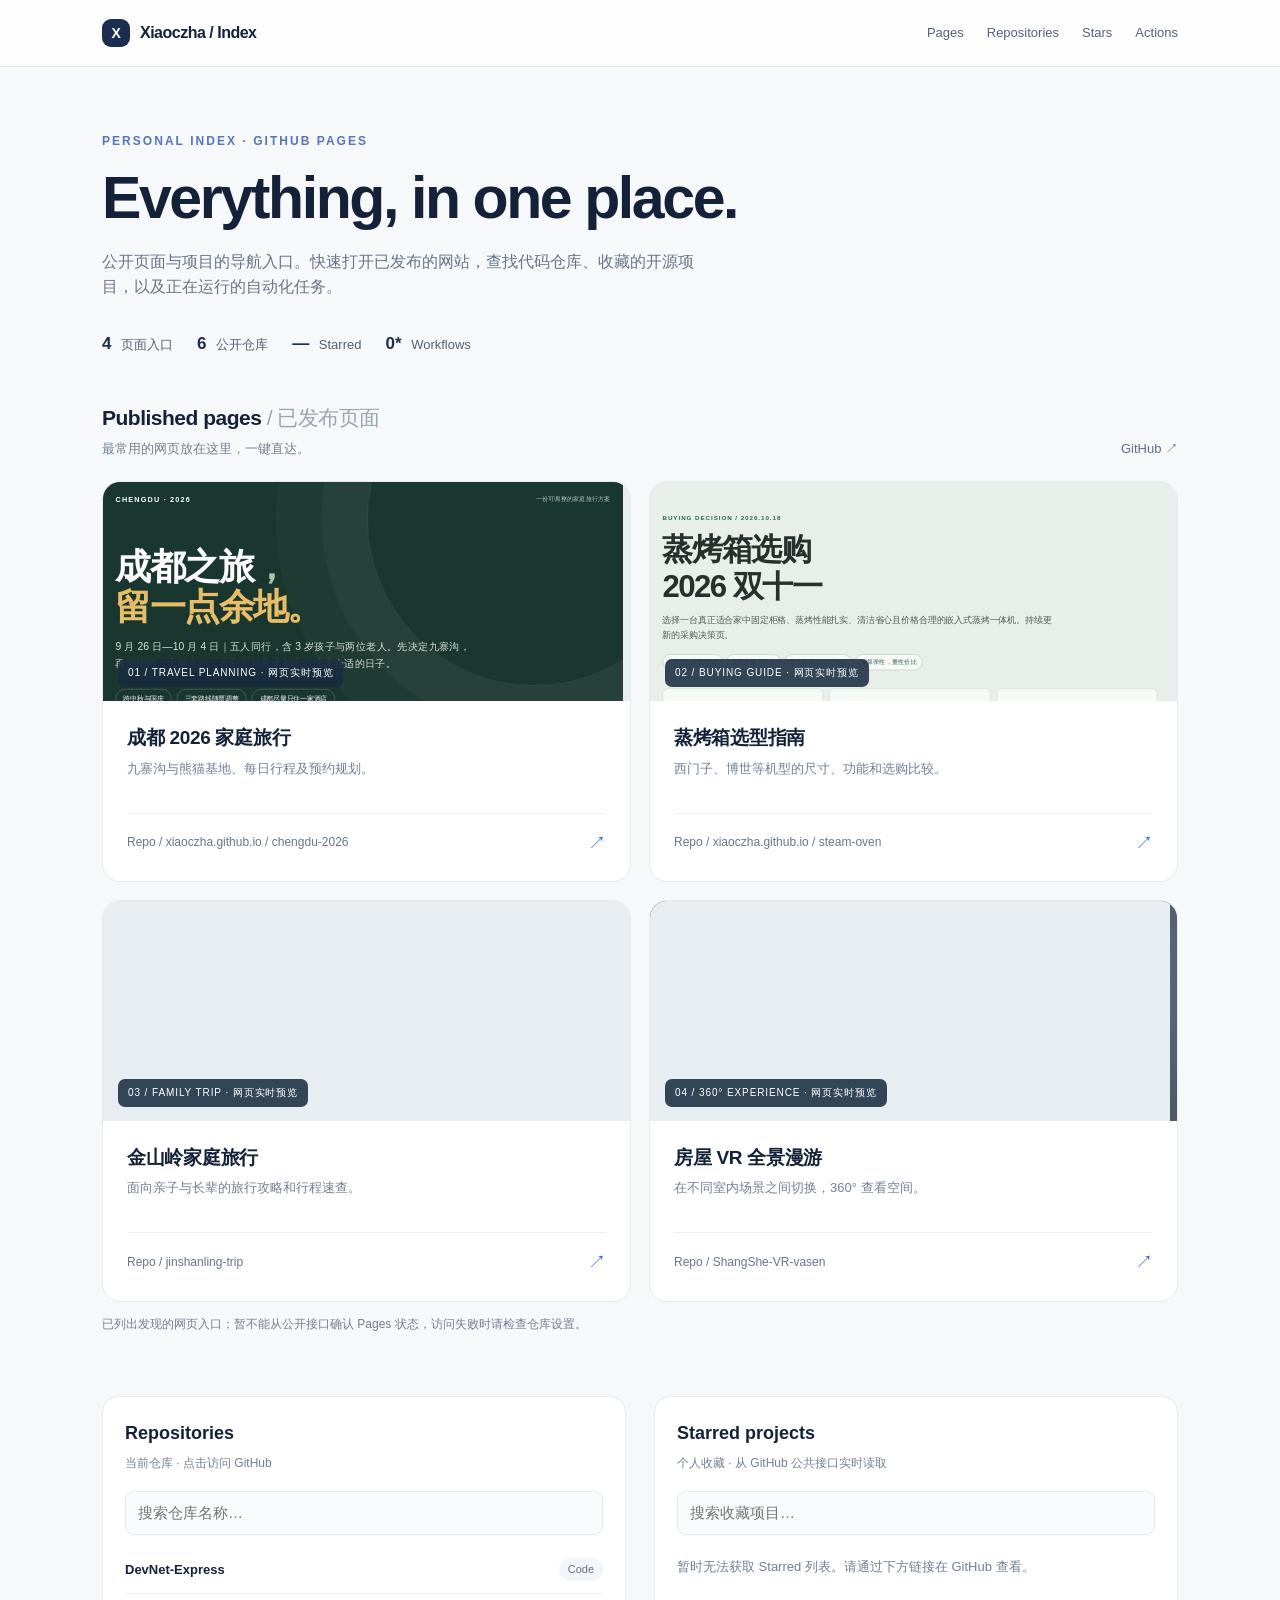
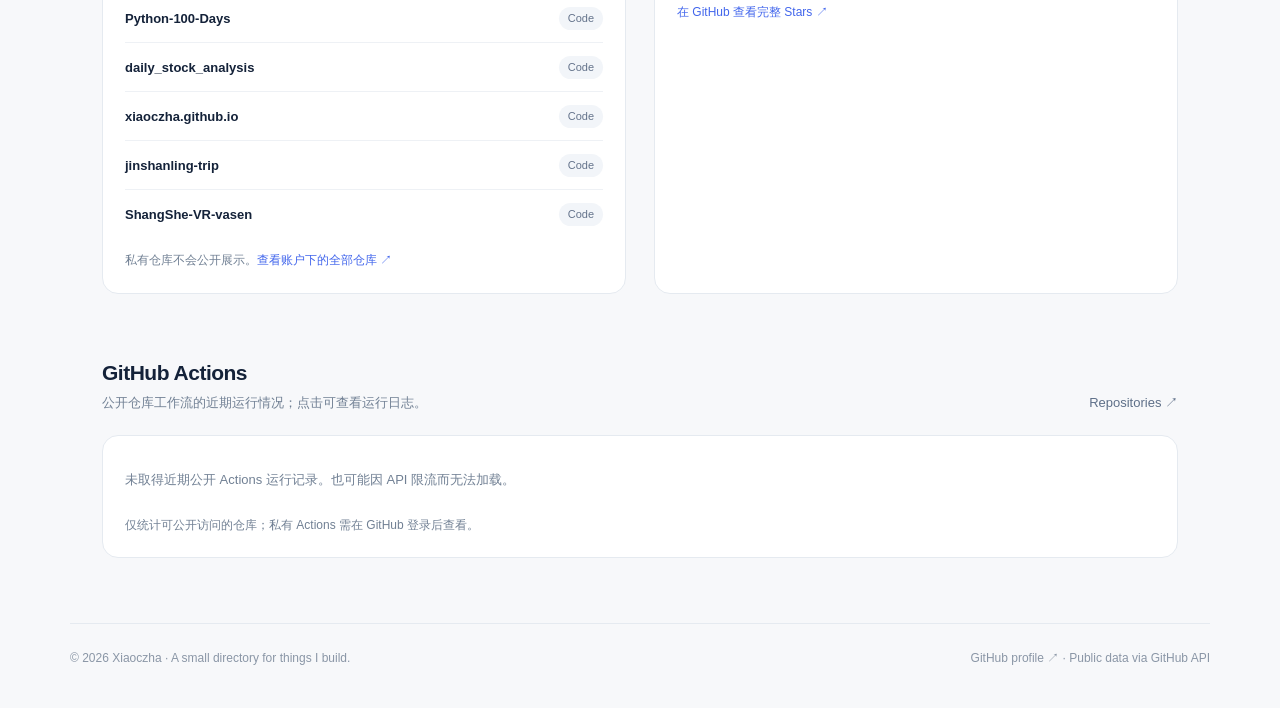
==== commit e6eaa5a9: "Show four published pages with live header thumbnails on homepage" ====
--- a/index.html
+++ b/index.html
@@ -1,14 +1,15 @@
 <!doctype html>
 <html lang="zh-CN"><head><meta charset="utf-8"><meta name="viewport" content="width=device-width, initial-scale=1"><meta name="color-scheme" content="light"><meta name="theme-color" content="#f7f8fa"><meta name="description" content="Xiaoczha 的已发布页面导航、GitHub 仓库、收藏项目和自动化工作流。"><title>Home · Xiaoczha's space</title>
 <style>
-:root{--ink:#142239;--muted:#718094;--line:#e5eaf0;--blue:#4266ec;--surface:#fff;--bg:#f7f8fa}*{box-sizing:border-box}html{scroll-behavior:smooth}body{margin:0;background:var(--bg);color:var(--ink);font:15px/1.6 -apple-system,BlinkMacSystemFont,"Segoe UI","PingFang SC","Microsoft YaHei",sans-serif}a{color:inherit;text-decoration:none}button,input{font:inherit}.wrap{max-width:1140px;margin:auto;padding:0 32px}.top{border-bottom:1px solid var(--line);background:#ffffffce;backdrop-filter:blur(18px);position:sticky;top:0;z-index:20}.top-inner{height:66px;display:flex;align-items:center;justify-content:space-between;gap:24px}.brand{font-size:16px;font-weight:750;letter-spacing:-.5px;display:flex;align-items:center;gap:10px}.brand-icon{width:28px;height:28px;border-radius:9px;display:grid;place-items:center;background:#1c2e50;color:white;font-size:14px}.top nav{display:flex;gap:23px;font-size:13px;color:#536276}.top nav a:hover,.minor-link:hover{color:var(--blue)}.intro{padding:65px 0 44px}.eyebrow{font-size:12px;letter-spacing:.17em;font-weight:700;text-transform:uppercase;color:#5674bd}.intro h1{font-size:clamp(34px,5vw,59px);letter-spacing:-2.4px;line-height:1.13;margin:14px 0 17px;font-weight:750}.intro p{max-width:600px;color:#667589;font-size:16px;margin:0}.stats{display:flex;gap:24px;margin-top:30px;color:#536276;font-size:13px;flex-wrap:wrap}.stats strong{color:#1c2e50;font-size:17px;margin-right:6px}.section-head{display:flex;justify-content:space-between;align-items:end;gap:20px;margin:0 0 21px}.section-head h2{font-size:21px;margin:0;letter-spacing:-.5px}.section-head p{font-size:13px;margin:4px 0 0;color:var(--muted)}.minor-link{font-size:13px;color:#5e6f88}.page-grid{display:grid;grid-template-columns:repeat(2,minmax(0,1fr));gap:18px}.feature{min-width:0;overflow:hidden;background:#fff;border:1px solid var(--line);border-radius:18px;transition:transform .2s,box-shadow .2s,border-color .2s}.feature:hover{transform:translateY(-4px);box-shadow:0 16px 38px #172d4c15;border-color:#b8c7e1}.preview{height:205px;position:relative;overflow:hidden;padding:28px;color:#fff;display:flex;flex-direction:column;justify-content:space-between}.preview.travel{background:radial-gradient(ellipse at 75% 75%,#f6d29c60,transparent 50%),linear-gradient(125deg,#233d44 0%,#587966 55%,#b0a477 100%)}.preview.vr{background:radial-gradient(circle at 75% 30%,#7687a1 0,transparent 45%),linear-gradient(120deg,#222a3b,#4d5a67)}.preview .number{font-size:12px;opacity:.75;letter-spacing:.16em}.preview .art{position:absolute;right:24px;bottom:-27px;font-size:154px;font-family:Georgia,serif;line-height:1;opacity:.18;font-weight:700}.preview .visual-title{font-size:34px;line-height:1.22;letter-spacing:-1px;font-weight:650;position:relative}.feature-foot{padding:22px 24px 24px}.feature-foot h3{margin:0 0 5px;font-size:19px;letter-spacing:-.3px}.feature-foot p{margin:0 0 16px;color:#718094;font-size:13px;min-height:38px}.repo-ref{display:flex;align-items:center;justify-content:space-between;gap:10px;font-size:12px;color:#66768a;border-top:1px solid #edf0f4;padding-top:15px}.go{font-size:18px;color:var(--blue)}.main-section{margin-top:62px}.below-grid{display:grid;grid-template-columns:1fr 1fr;gap:28px}.panel{background:#fff;border:1px solid var(--line);border-radius:16px;padding:22px;min-width:0}.panel h2{margin:0 0 6px;font-size:18px}.panel .sub{font-size:12px;color:var(--muted);margin-bottom:18px}.list{list-style:none;padding:0;margin:0}.list li{padding:12px 0;border-top:1px solid #eef1f5;display:flex;gap:10px;align-items:center;justify-content:space-between;min-width:0}.list li:first-child{border-top:0}.list a{overflow-wrap:anywhere;font-weight:600;font-size:13px}.list small{display:block;color:var(--muted);font-size:11px;font-weight:400}.pill{flex:none;color:#64738b;font-size:11px;background:#f2f5f9;padding:3px 9px;border-radius:20px}.dot{width:7px;height:7px;border-radius:50%;background:#94a3b8;display:inline-block;margin-right:5px}.dot.green{background:#20a26b}.dot.yellow{background:#e3a132}.section-bottom{margin-top:13px;font-size:12px;color:var(--muted)}.more{border:0;background:#f1f4f9;padding:9px 13px;border-radius:9px;cursor:pointer;color:#435879;margin-top:12px;font-size:12px}.more:hover{background:#e7ecf6}.search{width:100%;border:1px solid var(--line);background:#fafbfd;border-radius:9px;padding:9px 12px;outline:none;margin-bottom:10px}.search:focus{border-color:#9cb2e8}.empty{font-size:13px;color:var(--muted);padding:12px 0}.small-note{font-size:12px;color:var(--muted)}.footer{border-top:1px solid var(--line);margin-top:65px;padding:25px 0 40px;font-size:12px;color:#8a96a6;display:flex;justify-content:space-between;gap:16px}.footer a:hover{color:var(--blue)}@media(max-width:730px){.wrap{padding:0 19px}.top nav{gap:12px;font-size:12px}.intro{padding-top:48px}.intro h1{letter-spacing:-1.3px}.page-grid,.below-grid{grid-template-columns:1fr}.preview{height:185px}.main-section{margin-top:45px}.below-grid{gap:18px}.footer{flex-direction:column}.stats{gap:14px}}@media(prefers-reduced-motion:reduce){html{scroll-behavior:auto}.feature{transition:none}}
+:root{--ink:#142239;--muted:#718094;--line:#e5eaf0;--blue:#4266ec;--surface:#fff;--bg:#f7f8fa}*{box-sizing:border-box}html{scroll-behavior:smooth}body{margin:0;background:var(--bg);color:var(--ink);font:15px/1.6 -apple-system,BlinkMacSystemFont,"Segoe UI","PingFang SC","Microsoft YaHei",sans-serif}a{color:inherit;text-decoration:none}button,input{font:inherit}.wrap{max-width:1140px;margin:auto;padding:0 32px}.top{border-bottom:1px solid var(--line);background:#ffffffce;backdrop-filter:blur(18px);position:sticky;top:0;z-index:20}.top-inner{height:66px;display:flex;align-items:center;justify-content:space-between;gap:24px}.brand{font-size:16px;font-weight:750;letter-spacing:-.5px;display:flex;align-items:center;gap:10px}.brand-icon{width:28px;height:28px;border-radius:9px;display:grid;place-items:center;background:#1c2e50;color:white;font-size:14px}.top nav{display:flex;gap:23px;font-size:13px;color:#536276}.top nav a:hover,.minor-link:hover{color:var(--blue)}.intro{padding:65px 0 44px}.eyebrow{font-size:12px;letter-spacing:.17em;font-weight:700;text-transform:uppercase;color:#5674bd}.intro h1{font-size:clamp(34px,5vw,59px);letter-spacing:-2.4px;line-height:1.13;margin:14px 0 17px;font-weight:750}.intro p{max-width:600px;color:#667589;font-size:16px;margin:0}.stats{display:flex;gap:24px;margin-top:30px;color:#536276;font-size:13px;flex-wrap:wrap}.stats strong{color:#1c2e50;font-size:17px;margin-right:6px}.section-head{display:flex;justify-content:space-between;align-items:end;gap:20px;margin:0 0 21px}.section-head h2{font-size:21px;margin:0;letter-spacing:-.5px}.section-head p{font-size:13px;margin:4px 0 0;color:var(--muted)}.minor-link{font-size:13px;color:#5e6f88}.page-grid{display:grid;grid-template-columns:repeat(2,minmax(0,1fr));gap:18px}.feature{min-width:0;overflow:hidden;background:#fff;border:1px solid var(--line);border-radius:18px;transition:transform .2s,box-shadow .2s,border-color .2s}.feature:hover{transform:translateY(-4px);box-shadow:0 16px 38px #172d4c15;border-color:#b8c7e1}.preview{height:205px;position:relative;overflow:hidden;padding:28px;color:#fff;display:flex;flex-direction:column;justify-content:space-between}.preview.travel{background:radial-gradient(ellipse at 75% 75%,#f6d29c60,transparent 50%),linear-gradient(125deg,#233d44 0%,#587966 55%,#b0a477 100%)}.preview.vr{background:radial-gradient(circle at 75% 30%,#7687a1 0,transparent 45%),linear-gradient(120deg,#222a3b,#4d5a67)}.thumb-frame{display:block;position:absolute;left:0;top:0;width:1000px;height:660px;max-width:none;border:0;transform:scale(.52);transform-origin:top left;pointer-events:none;background:#e8edf1}.preview{padding:0!important;height:auto!important;aspect-ratio:2.4/1;background:#e8edf1}.preview-label{position:absolute;left:15px;bottom:14px;z-index:2;max-width:calc(100% - 30px);background:#172b40dc;backdrop-filter:blur(8px);color:#fff;font-size:10px;letter-spacing:.09em;border-radius:7px;padding:6px 10px}.preview .number{font-size:12px;opacity:.75;letter-spacing:.16em}.preview .art{position:absolute;right:24px;bottom:-27px;font-size:154px;font-family:Georgia,serif;line-height:1;opacity:.18;font-weight:700}.preview .visual-title{font-size:34px;line-height:1.22;letter-spacing:-1px;font-weight:650;position:relative}.feature-foot{padding:22px 24px 24px}.feature-foot h3{margin:0 0 5px;font-size:19px;letter-spacing:-.3px}.feature-foot p{margin:0 0 16px;color:#718094;font-size:13px;min-height:38px}.repo-ref{display:flex;align-items:center;justify-content:space-between;gap:10px;font-size:12px;color:#66768a;border-top:1px solid #edf0f4;padding-top:15px}.go{font-size:18px;color:var(--blue)}.main-section{margin-top:62px}.below-grid{display:grid;grid-template-columns:1fr 1fr;gap:28px}.panel{background:#fff;border:1px solid var(--line);border-radius:16px;padding:22px;min-width:0}.panel h2{margin:0 0 6px;font-size:18px}.panel .sub{font-size:12px;color:var(--muted);margin-bottom:18px}.list{list-style:none;padding:0;margin:0}.list li{padding:12px 0;border-top:1px solid #eef1f5;display:flex;gap:10px;align-items:center;justify-content:space-between;min-width:0}.list li:first-child{border-top:0}.list a{overflow-wrap:anywhere;font-weight:600;font-size:13px}.list small{display:block;color:var(--muted);font-size:11px;font-weight:400}.pill{flex:none;color:#64738b;font-size:11px;background:#f2f5f9;padding:3px 9px;border-radius:20px}.dot{width:7px;height:7px;border-radius:50%;background:#94a3b8;display:inline-block;margin-right:5px}.dot.green{background:#20a26b}.dot.yellow{background:#e3a132}.section-bottom{margin-top:13px;font-size:12px;color:var(--muted)}.more{border:0;background:#f1f4f9;padding:9px 13px;border-radius:9px;cursor:pointer;color:#435879;margin-top:12px;font-size:12px}.more:hover{background:#e7ecf6}.search{width:100%;border:1px solid var(--line);background:#fafbfd;border-radius:9px;padding:9px 12px;outline:none;margin-bottom:10px}.search:focus{border-color:#9cb2e8}.empty{font-size:13px;color:var(--muted);padding:12px 0}.small-note{font-size:12px;color:var(--muted)}.footer{border-top:1px solid var(--line);margin-top:65px;padding:25px 0 40px;font-size:12px;color:#8a96a6;display:flex;justify-content:space-between;gap:16px}.footer a:hover{color:var(--blue)}@media(max-width:730px){.wrap{padding:0 19px}.top nav{gap:12px;font-size:12px}.intro{padding-top:48px}.intro h1{letter-spacing:-1.3px}.page-grid,.below-grid{grid-template-columns:1fr}.preview{height:185px}.main-section{margin-top:45px}.below-grid{gap:18px}.footer{flex-direction:column}.stats{gap:14px}}@media(prefers-reduced-motion:reduce){html{scroll-behavior:auto}.feature{transition:none}}
 </style></head><body>
 <header class="top"><div class="wrap top-inner"><a class="brand" href="#"><span class="brand-icon">X</span>Xiaoczha / Index</a><nav><a href="#pages">Pages</a><a href="#repos">Repositories</a><a href="#stars">Stars</a><a href="#actions">Actions</a></nav></div></header>
-<main class="wrap"><section class="intro"><div class="eyebrow">PERSONAL INDEX · GITHUB PAGES</div><h1>Everything, in one place.</h1><p>公开页面与项目的导航入口。快速打开已发布的网站，查找代码仓库、收藏的开源项目，以及正在运行的自动化任务。</p><div class="stats"><span><strong id="page-count">2</strong> 页面入口</span><span><strong id="repo-count">6</strong> 公开仓库</span><span><strong id="star-count">—</strong> Starred</span><span><strong id="workflow-count">—</strong> Workflows</span></div></section>
+<main class="wrap"><section class="intro"><div class="eyebrow">PERSONAL INDEX · GITHUB PAGES</div><h1>Everything, in one place.</h1><p>公开页面与项目的导航入口。快速打开已发布的网站，查找代码仓库、收藏的开源项目，以及正在运行的自动化任务。</p><div class="stats"><span><strong id="page-count">4</strong> 页面入口</span><span><strong id="repo-count">6</strong> 公开仓库</span><span><strong id="star-count">—</strong> Starred</span><span><strong id="workflow-count">—</strong> Workflows</span></div></section>
 <section id="pages"><div class="section-head"><div><h2>Published pages <span style="font-weight:400;color:#99a5b4">/ 已发布页面</span></h2><p>最常用的网页放在这里，一键直达。</p></div><a class="minor-link" href="https://github.com/xiaoczha?tab=repositories" target="_blank" rel="noopener">GitHub ↗</a></div><div class="page-grid">
-<a class="feature" href="https://xiaoczha.github.io/jinshanling-trip/" target="_blank" rel="noopener"><div class="preview travel"><div class="number">01 / TRAVEL JOURNAL</div><div class="visual-title">山间漫游<br>金山岭 · 旅行计划</div><div class="art">山</div></div><div class="feature-foot"><h3>金山岭家庭旅行</h3><p>家庭旅行攻略、行程安排、实用资料和现场速查。</p><div class="repo-ref"><span>Repo / jinshanling-trip</span><span class="go">↗</span></div></div></a>
-<a class="feature" href="https://xiaoczha.github.io/ShangShe-VR-vasen/" target="_blank" rel="noopener"><div class="preview vr"><div class="number">02 / INTERACTIVE SPACE</div><div class="visual-title">Space & Perspective<br>房屋全景漫游</div><div class="art">◉</div></div><div class="feature-foot"><h3>房屋 VR 全景</h3><p>浏览室内不同场景，用全景交互探索空间。</p><div class="repo-ref"><span>Repo / ShangShe-VR-vasen</span><span class="go">↗</span></div></div></a>
-</div><p class="section-bottom" id="page-status">以上为在仓库中发现网页入口的项目；正在检测 GitHub Pages 发布状态。</p><ul class="list" id="extra-pages"></ul></section>
+<a class="feature" href="chengdu-2026/" target="_blank" rel="noopener"><div class="preview chengdu"><iframe class="thumb-frame" src="chengdu-2026/" title="成都 2026 家庭旅行网页顶部预览" loading="lazy" tabindex="-1" aria-hidden="true"></iframe><span class="preview-label">01 / TRAVEL PLANNING · 网页实时预览</span></div><div class="feature-foot"><h3>成都 2026 家庭旅行</h3><p>九寨沟与熊猫基地、每日行程及预约规划。</p><div class="repo-ref"><span>Repo / xiaoczha.github.io / chengdu-2026</span><span class="go">↗</span></div></div></a>
+<a class="feature" href="steam-oven/" target="_blank" rel="noopener"><div class="preview oven"><iframe class="thumb-frame" src="steam-oven/" title="蒸烤箱选型指南网页顶部预览" loading="lazy" tabindex="-1" aria-hidden="true"></iframe><span class="preview-label">02 / BUYING GUIDE · 网页实时预览</span></div><div class="feature-foot"><h3>蒸烤箱选型指南</h3><p>西门子、博世等机型的尺寸、功能和选购比较。</p><div class="repo-ref"><span>Repo / xiaoczha.github.io / steam-oven</span><span class="go">↗</span></div></div></a>
+<a class="feature" href="https://xiaoczha.github.io/jinshanling-trip/" target="_blank" rel="noopener"><div class="preview jinshanling"><iframe class="thumb-frame" src="https://xiaoczha.github.io/jinshanling-trip/" title="金山岭家庭旅行网页顶部预览" loading="lazy" tabindex="-1" aria-hidden="true"></iframe><span class="preview-label">03 / FAMILY TRIP · 网页实时预览</span></div><div class="feature-foot"><h3>金山岭家庭旅行</h3><p>面向亲子与长辈的旅行攻略和行程速查。</p><div class="repo-ref"><span>Repo / jinshanling-trip</span><span class="go">↗</span></div></div></a>
+<a class="feature" href="https://xiaoczha.github.io/ShangShe-VR-vasen/" target="_blank" rel="noopener"><div class="preview vr"><iframe class="thumb-frame" src="https://xiaoczha.github.io/ShangShe-VR-vasen/" title="房屋 VR 全景漫游网页顶部预览" loading="lazy" tabindex="-1" aria-hidden="true"></iframe><span class="preview-label">04 / 360° EXPERIENCE · 网页实时预览</span></div><div class="feature-foot"><h3>房屋 VR 全景漫游</h3><p>在不同室内场景之间切换，360° 查看空间。</p><div class="repo-ref"><span>Repo / ShangShe-VR-vasen</span><span class="go">↗</span></div></div></a></div><p class="section-bottom" id="page-status">已收录四个网页入口。预览展示各页面顶部内容；点击卡片打开完整网页。</p><ul class="list" id="extra-pages"></ul></section>
 <section class="main-section below-grid"><div class="panel" id="repos"><h2>Repositories</h2><div class="sub">当前仓库 · 点击访问 GitHub</div><input class="search" id="repo-search" aria-label="搜索仓库" placeholder="搜索仓库名称…"><ul class="list" id="repos-list"></ul><button class="more" id="repo-more" hidden>显示更多</button><div class="section-bottom">私有仓库不会公开展示。<a href="https://github.com/xiaoczha?tab=repositories" target="_blank" rel="noopener" style="color:#4266ec">查看账户下的全部仓库 ↗</a></div></div><div class="panel" id="stars"><h2>Starred projects</h2><div class="sub">个人收藏 · 从 GitHub 公共接口实时读取</div><input class="search" id="star-search" aria-label="搜索星标项目" placeholder="搜索收藏项目…"><ul class="list" id="stars-list"><li class="empty">正在读取…</li></ul><button class="more" id="star-more" hidden>显示更多</button><div class="section-bottom"><a href="https://github.com/xiaoczha?tab=stars" target="_blank" rel="noopener" style="color:#4266ec">在 GitHub 查看完整 Stars ↗</a></div></div></section>
 <section class="main-section"><div class="section-head"><div><h2 id="actions">GitHub Actions</h2><p>公开仓库工作流的近期运行情况；点击可查看运行日志。</p></div><a class="minor-link" href="https://github.com/xiaoczha?tab=repositories" target="_blank" rel="noopener">Repositories ↗</a></div><div class="panel"><ul class="list" id="actions-list"><li class="empty">正在读取 Actions…</li></ul><div class="section-bottom" id="actions-note">仅统计可公开访问的仓库；私有 Actions 需在 GitHub 登录后查看。</div></div></section>
 </main><footer class="wrap footer"><span>© <span id="year"></span> Xiaoczha · A small directory for things I build.</span><span><a href="https://github.com/xiaoczha" target="_blank" rel="noopener">GitHub profile ↗</a> · Public data via GitHub API</span></footer>
@@ -24,7 +25,7 @@
 byId('repo-search').addEventListener('input',renderRepos);byId('star-search').addEventListener('input',renderStars);byId('repo-more').addEventListener('click',()=>{repoLimit+=12;renderRepos()});byId('star-more').addEventListener('click',()=>{starLimit+=20;renderStars()});
 async function loadRepos(){try{repositories=(await allPages('/users/'+USER+'/repos?type=owner&sort=updated',3)).filter(r=>!r.private);renderRepos()}catch(e){repositories=fallback.map(([name])=>({name,html_url:'https://github.com/'+USER+'/'+name}));renderRepos();byId('repo-count').title='使用已知仓库列表（接口暂不可用）'}}
 async function loadStars(){try{stars=await allPages('/users/'+USER+'/starred?sort=created',5);renderStars()}catch(e){byId('stars-list').innerHTML='<li class="empty">暂时无法获取 Starred 列表。请通过下方链接在 GitHub 查看。</li>';byId('star-count').textContent='—'}}
-async function loadPages(){const known=new Set(['jinshanling-trip','ShangShe-VR-vasen']);const rs=repositories.filter(r=>r.name!=='xiaoczha.github.io');let published=[],confirmed=[];await Promise.all(rs.map(async r=>{try{const p=await api('/repos/'+USER+'/'+encodeURIComponent(r.name)+'/pages');if(p.html_url){confirmed.push(r.name);if(!known.has(r.name))published.push({name:r.name,url:p.html_url,repo:r.name})}}catch(e){}}));byId('extra-pages').innerHTML=published.map(x=>link(x.url,x.name,'Repo / '+x.repo,'Page ↗')).join('');byId('page-count').textContent=2+published.length;byId('page-status').textContent=confirmed.length?'已检测到 '+confirmed.length+' 个公开仓库启用了 GitHub Pages。若某个入口未成功部署，请查看对应仓库的 Pages 设置。':'已列出发现的网页入口；暂不能从公开接口确认 Pages 状态，访问失败时请检查仓库设置。'}
+async function loadPages(){const known=new Set(['jinshanling-trip','ShangShe-VR-vasen','xiaoczha.github.io']);const rs=repositories.filter(r=>r.name!=='xiaoczha.github.io');let published=[],confirmed=[];await Promise.all(rs.map(async r=>{try{const p=await api('/repos/'+USER+'/'+encodeURIComponent(r.name)+'/pages');if(p.html_url){confirmed.push(r.name);if(!known.has(r.name))published.push({name:r.name,url:p.html_url,repo:r.name})}}catch(e){}}));byId('extra-pages').innerHTML=published.map(x=>link(x.url,x.name,'Repo / '+x.repo,'Page ↗')).join('');byId('page-count').textContent=4+published.length;byId('page-status').textContent=confirmed.length?'已检测到 '+confirmed.length+' 个公开仓库启用了 GitHub Pages。若某个入口未成功部署，请查看对应仓库的 Pages 设置。':'已列出发现的网页入口；暂不能从公开接口确认 Pages 状态，访问失败时请检查仓库设置。'}
 async function loadActions(){let recent=[],workflowNames=new Set(),errors=0;await Promise.all(repositories.map(async r=>{try{const j=await api('/repos/'+USER+'/'+encodeURIComponent(r.name)+'/actions/runs?per_page=5');for(const x of (j.workflow_runs||[])){recent.push({...x,repo:r.name});workflowNames.add(r.name+':'+x.name)}}catch(e){errors++}}));recent.sort((a,b)=>new Date(b.created_at)-new Date(a.created_at));byId('workflow-count').textContent=workflowNames.size+(errors?'*':'');if(!recent.length){byId('actions-list').innerHTML='<li class="empty">未取得近期公开 Actions 运行记录。也可能因 API 限流而无法加载。</li>';return}byId('actions-list').innerHTML=recent.slice(0,12).map(x=>{let s=x.status==='completed'?(x.conclusion==='success'?'成功':x.conclusion==='failure'?'失败':x.conclusion||'已完成'):'运行中';let mark=x.status==='completed'&&x.conclusion==='success'?'green':x.status!=='completed'?'yellow':'';return '<li><div><a href="'+escapeHtml(x.html_url)+'" target="_blank" rel="noopener">'+escapeHtml(x.name)+'</a><small>'+escapeHtml(x.repo)+' · '+escapeHtml(new Date(x.created_at).toLocaleString('zh-CN'))+'</small></div><span class="pill"><span class="dot '+mark+'"></span>'+escapeHtml(s)+'</span></li>'}).join('');byId('actions-note').textContent='显示最近 '+Math.min(12,recent.length)+' 条运行记录，覆盖已发现的公开仓库。私有仓库和更早的运行记录不在此列表。'}
 (async()=>{await Promise.all([loadRepos(),loadStars()]);await Promise.all([loadPages(),loadActions()])})();
 </script></body></html>
